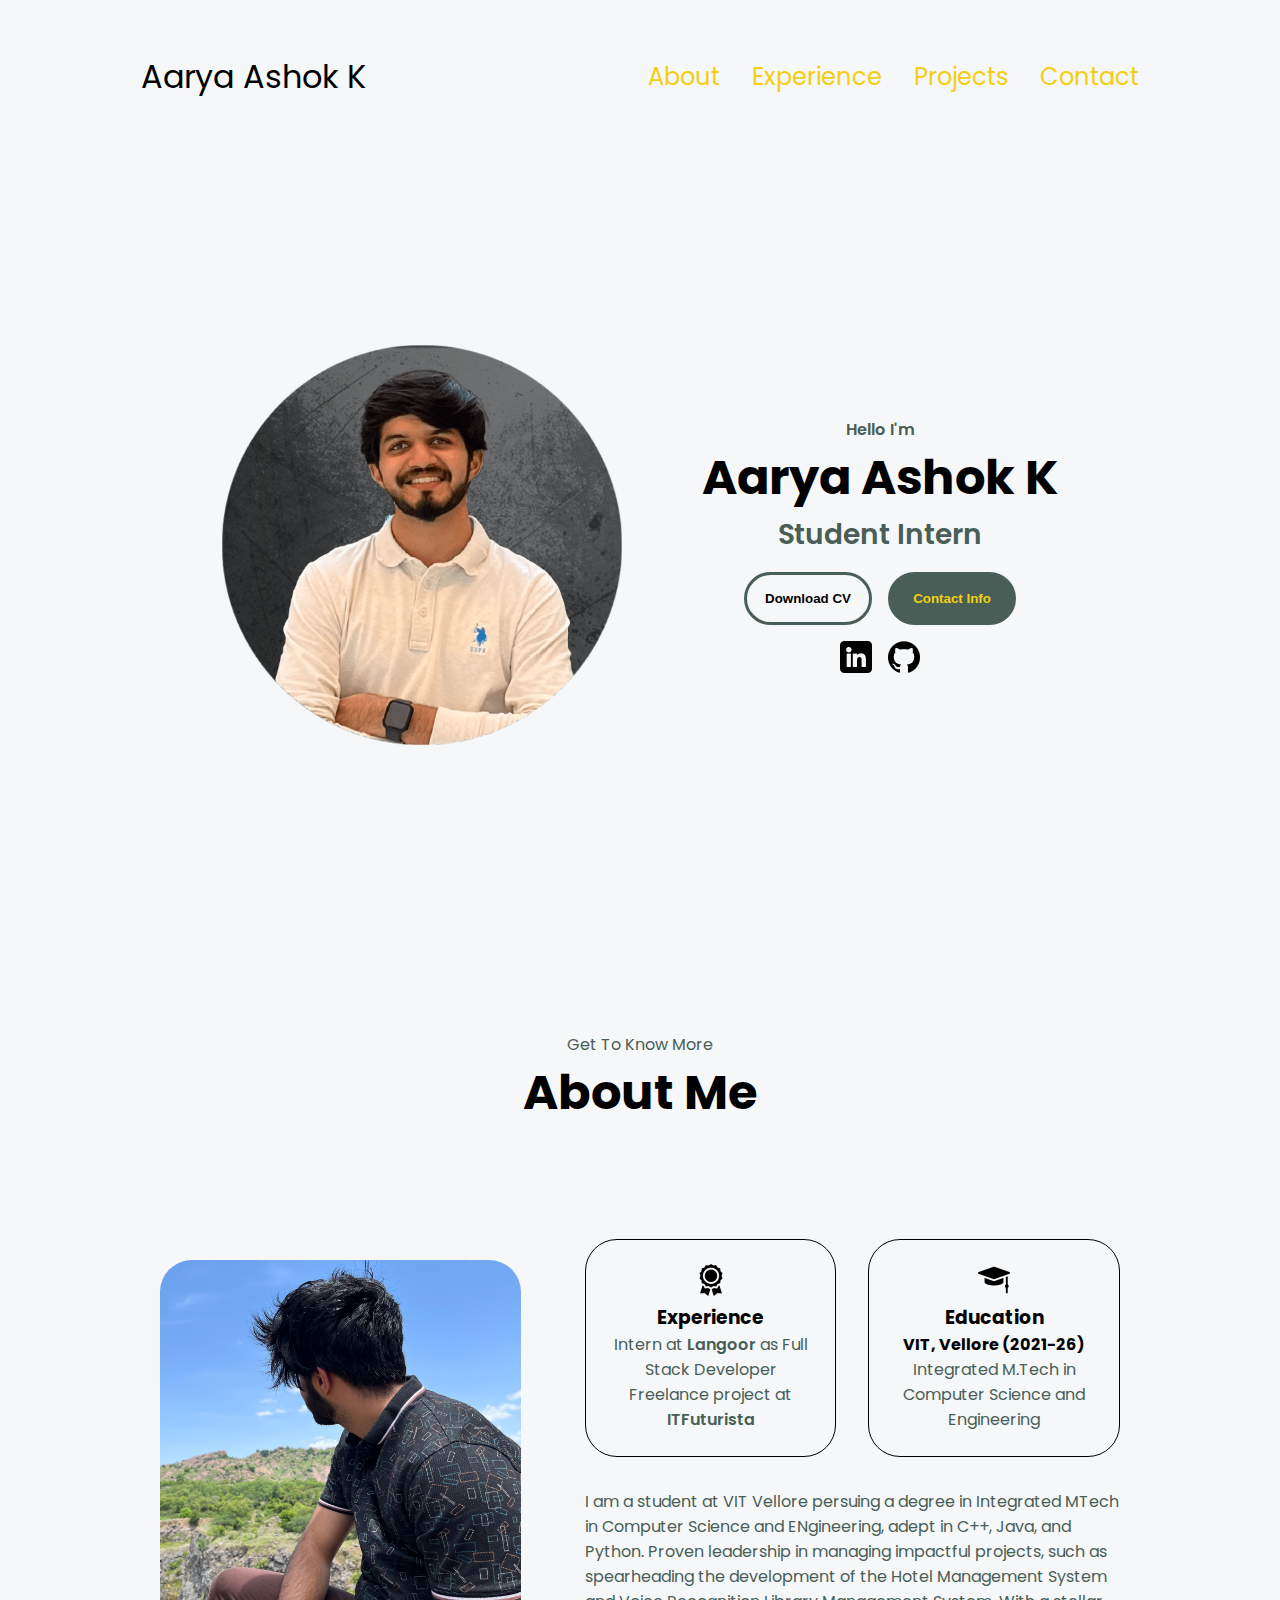
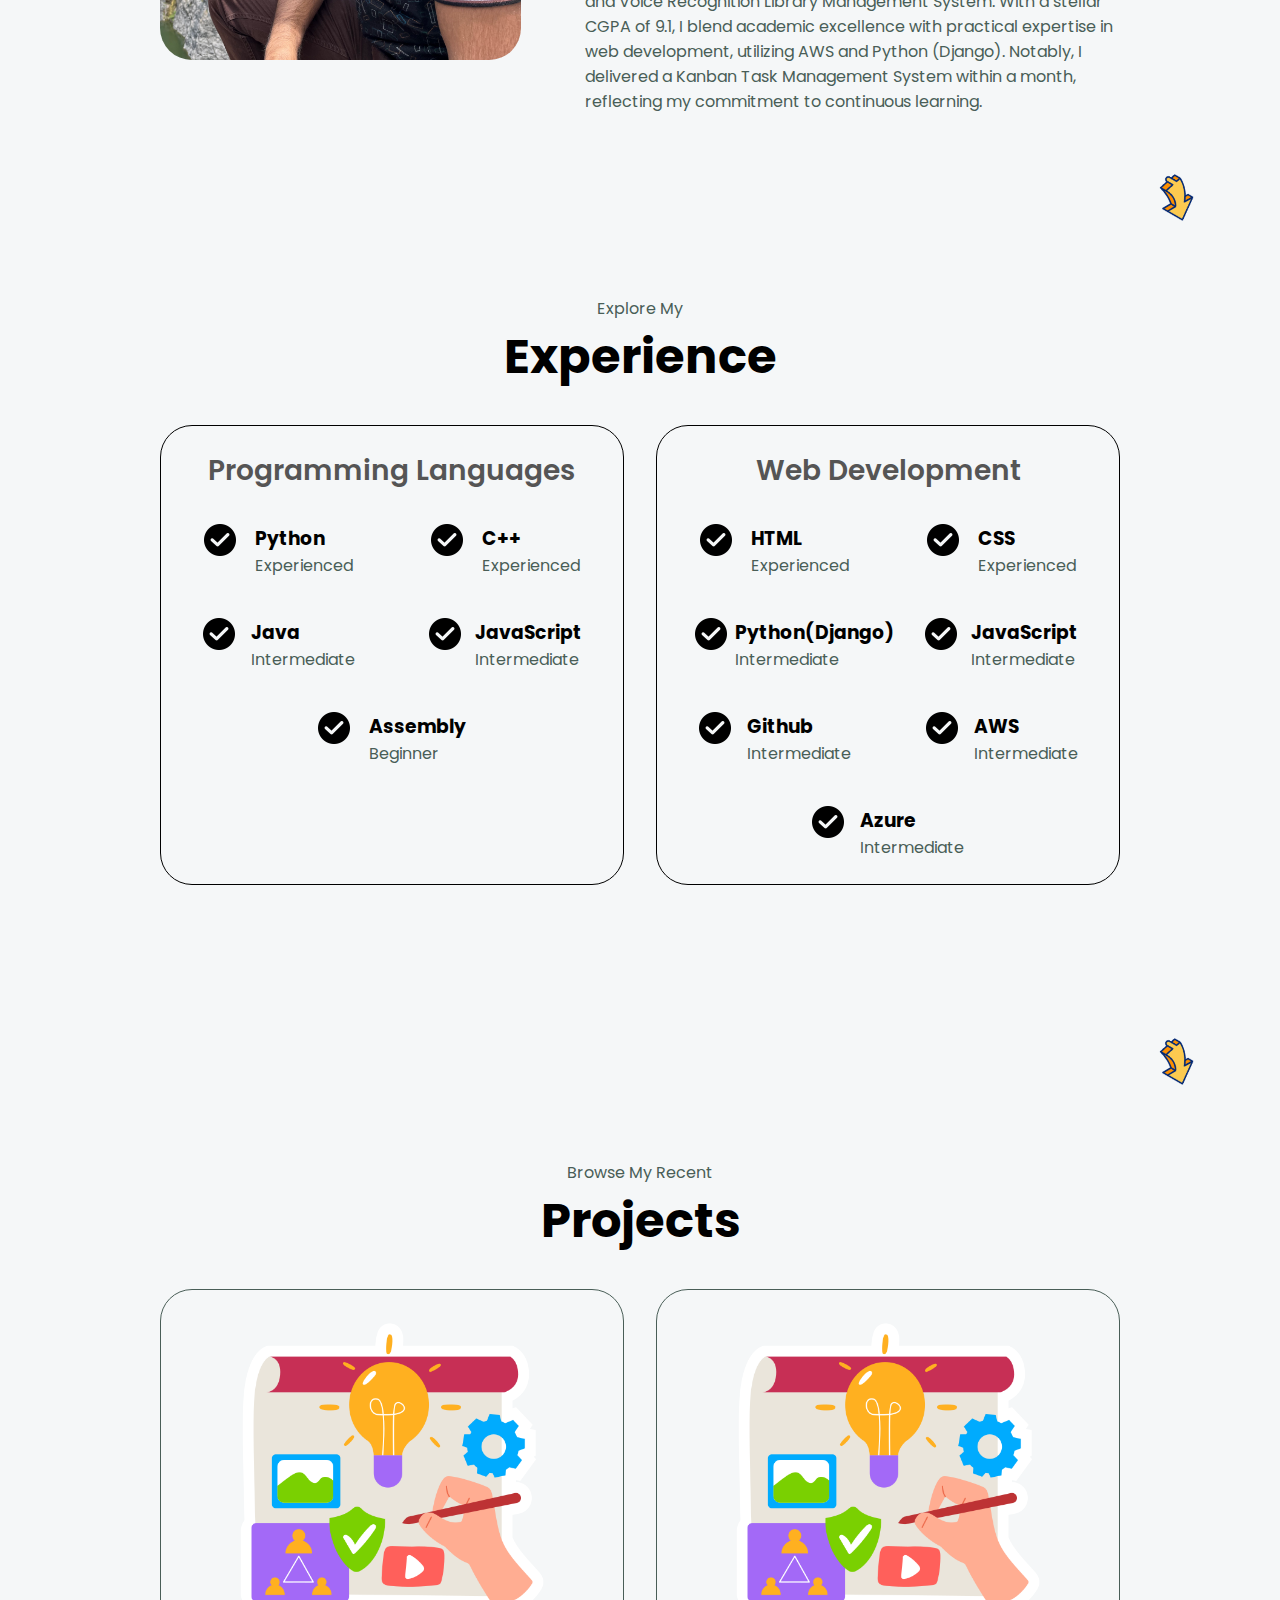
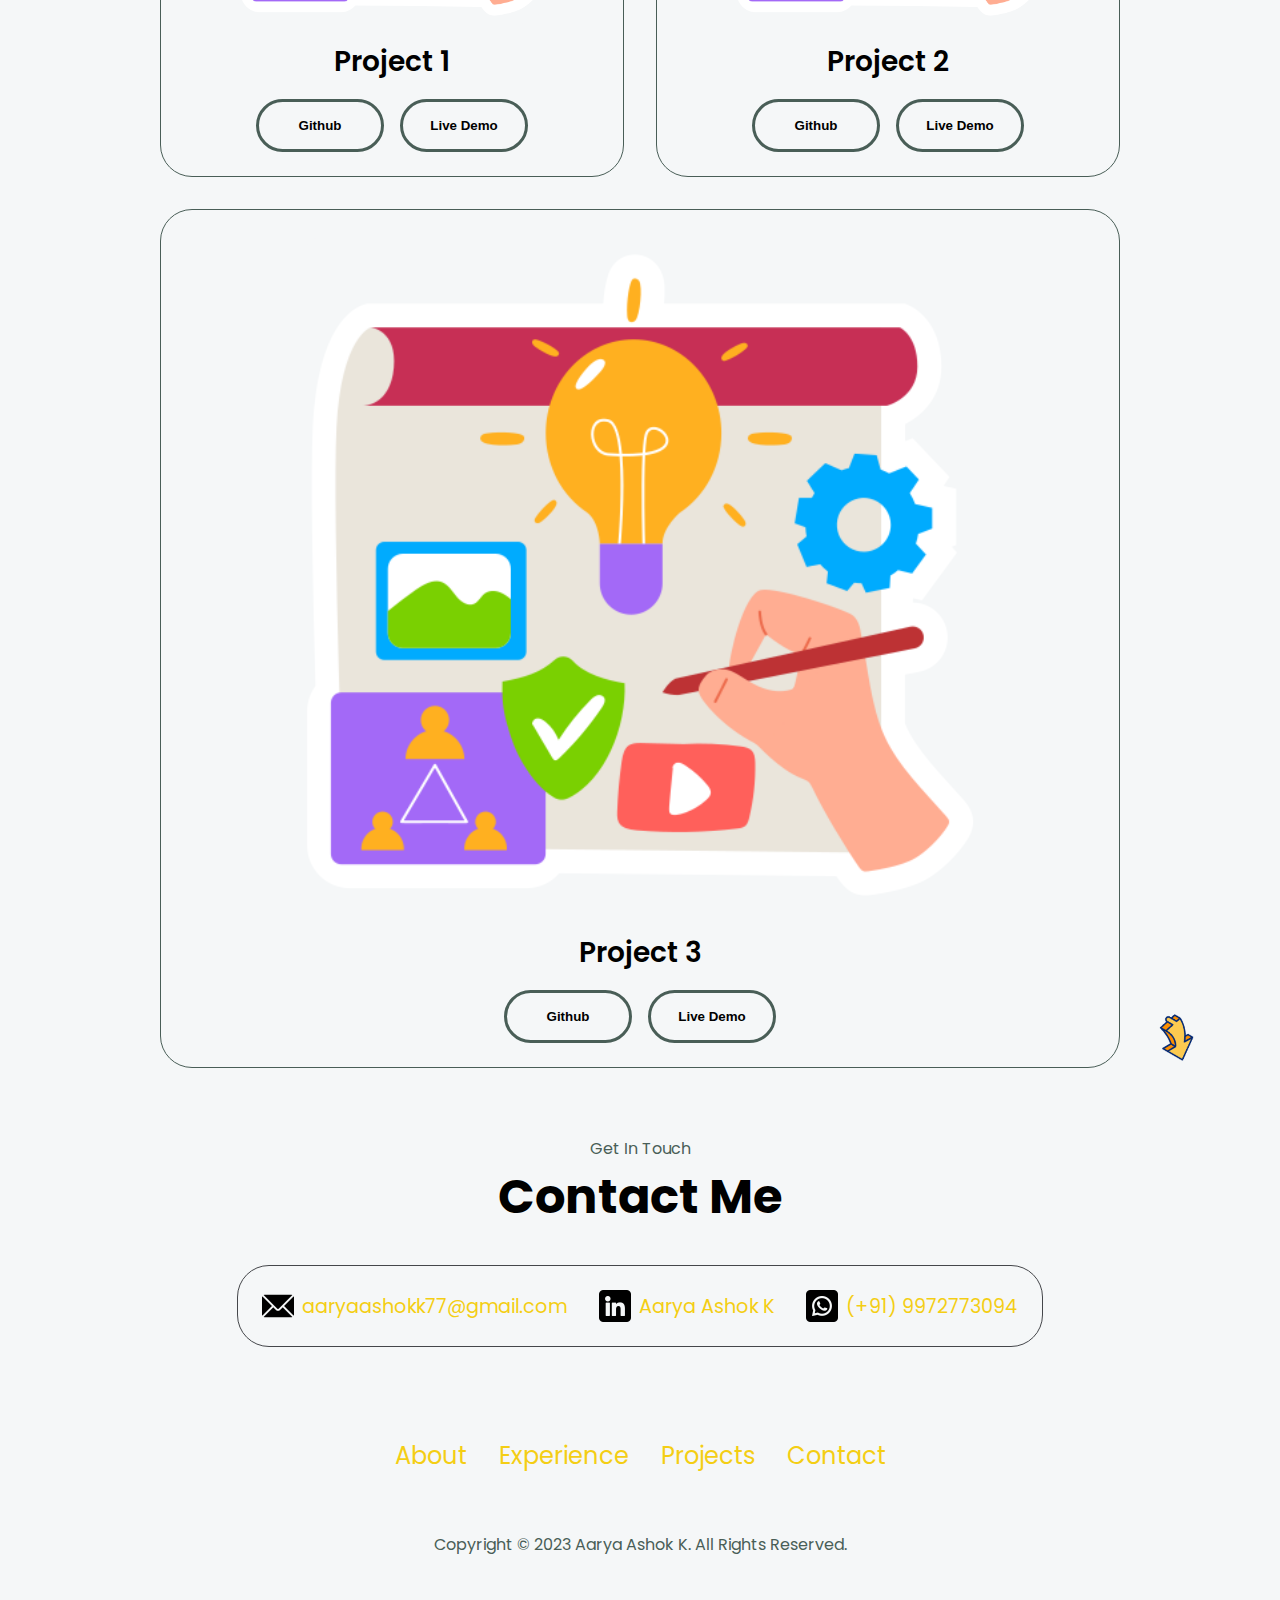
==== index.html @ 2a8c7f25 "Fixed Experience" ====
<!DOCTYPE html>
<html lang="en">
<head>
    <meta charset="UTF-8">
    <meta name="viewport" content="width=device-width, initial-scale=1.0">
    <title>My Portfolio</title>

    <link rel="stylesheet" href="style.css">
    <link rel="stylesheet" href="media.css">
</head>
<body>
    <nav id="desk-nav">
        <div class="logo">Aarya Ashok K</div>
        <div>
            <ul class="nav-links">
                <li><a href="#about">About</a></li>
                <li><a href="#exp">Experience</a></li>
                <li><a href="#proj">Projects</a></li>
                <li><a href="#cont">Contact</a></li>
            </ul>
        </div>
    </nav>
    <nav id="ham-nav">
        <div class="logo">Aarya Ashok K</div>
        <div class="ham-menu">
            <div class="ham-icon" onclick="toggleMenu()">
                <span></span>
                <span></span>
                <span></span>
            </div>
            <div class="ham-links">
                <li><a href="#about" onclick="toggleMenu()">About</a></li>
                <li><a href="#exp" onclick="toggleMenu()">Experience</a></li>
                <li><a href="#proj" onclick="toggleMenu()">Projects</a></li>
                <li><a href="#cont" onclick="toggleMenu()">Contact</a></li>
            </div>
        </div>
    </nav>
    <section id="hero">
        <div class="section_pic-container">
            <img src="./images/profile-pic.png" alt="AAK profile pic">
        </div>
        <div class="section_text">
            <p class="section_text_p1">Hello I'm</p>
            <h1 class="title">Aarya Ashok K</h1>
            <p class="section_text_p2">
                Student Intern
            </p>
            <div class="btn-container">
                <button class="btn btn-color-2" onclick="window.open('./assets/Resume_24.pdf')">Download CV</button>
                <button class="btn btn-color-1" onclick="location.href='./#cont'">Contact Info</button>
            </div>
            <div id="socials-container">
                <img src="./images/linkedin.png" alt="LinkedIn Logo" class="icon" onclick="location.href='https://www.linkedin.com/in/aarya-ashok-k-9180072567'">
                <img src="./images/github.png" alt="Github Logo" class="icon" onclick="location.href='https://www.github.com/AaryaAshok77'">
            </div>
        </div>
    </section>

    <section id="about">
        <p class="section_text_p1">Get To Know More</p>
        <h1 class="title"> About Me</h1>
        <div class="section-container">
            <div class="section_pic-container">
                <img src="images/about.png" alt="About Picture" class="about-pic">
            </div>
            <div class="about-details-container">
                <div class="about-container">
                    <div class="details-container">
                        <img src="images/medal.png" alt="experience icon" class="icon">
                        <h3>Experience</h3>
                        <p> 
                            Intern at <span>Langoor</span> as Full Stack Developer <br>
                            Freelance project at <span>ITFuturista</span>
                        </p>
                    </div>
                    <div class="details-container">
                        <img src="images/education.png" alt="education icon" class="icon">
                        <h3>Education</h3>
                        <h4>VIT, Vellore (2021-26)</h4>
                        <p>Integrated M.Tech in Computer Science and Engineering</p>
                    </div>
                </div>
                <div class="text-container">
                    <p>
                        I am a student at VIT Vellore persuing a degree in Integrated MTech in Computer Science and ENgineering, adept in C++, Java, and 
                        Python. Proven leadership in managing impactful projects, such as spearheading the development of the Hotel Management System
                        and Voice Recognition Library Management System. With a stellar CGPA of 9.1, I blend academic excellence with
                        practical expertise in web development, utilizing AWS and Python (Django). Notably, I delivered a Kanban Task
                        Management System within a month, reflecting my commitment to continuous learning. 
                    </p>
                </div>
            </div>
        </div>
        <img src="images/arrow.gif" alt="arrow icon" class="icon arrow" onclick="location.href='./#exp'">
    </section>

    <section id="exp">
        <p class="section_text_p1">Explore My</p>
        <h1 class="title">Experience</h1>
        <div class="experience-details-container">
            <div class="about-container">
                <div class="details-container">
                    <h2 class="exp-subtitle">Programming Languages</h2>
                    <div class="article-container">
                        <article>
                            <img src="images/tick.png" alt="tick icon" class="icon">
                            <div>
                                <h3>Python</h3>
                                <p>Experienced</p>
                            </div>
                        </article>
                        <article>
                            <img src="images/tick.png" alt="tick icon" class="icon">
                            <div>
                                <h3>C++</h3>
                                <p>Experienced</p>
                            </div>
                        </article>
                        <article>
                            <img src="images/tick.png" alt="tick icon" class="icon">
                            <div>
                                <h3>Java</h3>
                                <p>Intermediate</p>
                            </div>
                        </article>
                        <article>
                            <img src="images/tick.png" alt="tick icon" class="icon">
                            <div>
                                <h3>JavaScript</h3>
                                <p>Intermediate</p>
                            </div>
                        </article>
                        <article>
                            <img src="images/tick.png" alt="tick icon" class="icon">
                            <div>
                                <h3>Assembly</h3>
                                <p>Beginner</p>
                            </div>
                        </article>
                    </div>
                </div>
                <div class="details-container">
                    <h2 class="exp-subtitle">Web Development</h2>
                    <div class="article-container">
                        <article>
                            <img src="images/tick.png" alt="tick icon" class="icon">
                            <div>
                                <h3>HTML</h3>
                                <p>Experienced</p>
                            </div>
                        </article>
                        <article>
                            <img src="images/tick.png" alt="tick icon" class="icon">
                            <div>
                                <h3>CSS</h3>
                                <p>Experienced</p>
                            </div>
                        </article>
                        <article>
                            <img src="images/tick.png" alt="tick icon" class="icon">
                            <div>
                                <h3>Python(Django)</h3>
                                <p>Intermediate</p>
                            </div>
                        </article>
                        <article>
                            <img src="images/tick.png" alt="tick icon" class="icon">
                            <div>
                                <h3>JavaScript</h3>
                                <p>Intermediate</p>
                            </div>
                        </article>
                        <article>
                            <img src="images/tick.png" alt="tick icon" class="icon">
                            <div>
                                <h3>Github</h3>
                                <p>Intermediate</p>
                            </div>
                        </article>
                        <article>
                            <img src="images/tick.png" alt="tick icon" class="icon">
                            <div>
                                <h3>AWS</h3>
                                <p>Intermediate</p>
                            </div>
                        </article>
                        <article>
                            <img src="images/tick.png" alt="tick icon" class="icon">
                            <div>
                                <h3>Azure</h3>
                                <p>Intermediate</p>
                            </div>
                        </article>
                    </div>
                </div>
            </div>
        </div>
        <img src="images/arrow.gif" alt="arrow icon" class="icon arrow" onclick="location.href='./#proj'">
    </section>

    <section id="proj">
        <p class="section_text_p1">Browse My Recent</p>
        <h1 class="title">Projects</h1>
        <div class="experience-details-container">
            <div class="about-container">
                <div class="details-container color-container">
                    <div class="article-container">
                        <img src="images/project.png" alt="Project" class="proj-img">
                    </div>
                    <h2 class="exp-subtitle proj-title">Project 1</h2>
                    <div class="btn-container">
                        <button class="btn btn-color-2 proj-btn" onclick="location.href='https://github.com'">
                            Github
                        </button>
                        <button class="btn btn-color-2 proj-btn" onclick="location.href='https://github.com'">
                            Live Demo
                        </button>
                    </div>
                </div>
                <div class="details-container color-container">
                    <div class="article-container">
                        <img src="images/project.png" alt="Project" class="proj-img">
                    </div>
                    <h2 class="exp-subtitle proj-title">Project 2</h2>
                    <div class="btn-container">
                        <button class="btn btn-color-2 proj-btn" onclick="location.href='https://github.com'">
                            Github
                        </button>
                        <button class="btn btn-color-2 proj-btn" onclick="location.href='https://github.com'">
                            Live Demo
                        </button>
                    </div>
                </div>
                <div class="details-container color-container">
                    <div class="article-container">
                        <img src="images/project.png" alt="Project" class="proj-img">
                    </div>
                    <h2 class="exp-subtitle proj-title">Project 3</h2>
                    <div class="btn-container">
                        <button class="btn btn-color-2 proj-btn" onclick="location.href='https://github.com'">
                            Github
                        </button>
                        <button class="btn btn-color-2 proj-btn" onclick="location.href='https://github.com'">
                            Live Demo
                        </button>
                    </div>
                </div>
            </div>
        </div>
        <img src="images/arrow.gif" alt="arrow icon" class="icon arrow" onclick="location.href='./#cont'">
    </section>
    
    <section id="cont">
        <p class="section_text_p1">Get In Touch</p>
        <h1 class="title">Contact Me</h1>
        <div class="cont-info-up-container">
            <div class="cont-info-container">
                <img src="images/email.png" alt="mail icon" class="icon cont-icon">
                <p><a href="mailto:aaryaashokk77@gmail.com">aaryaashokk77@gmail.com</a></p>
            </div>
            <div class="cont-info-container">
                <img src="images/linkedin.png" alt="linkedin icon" class="icon cont-icon">
                <p><a href="https://www.linkedin.com/in/aarya-ashok-k-9180072567">Aarya Ashok K</a></p>
            </div>
            <div class="cont-info-container">
                <img src="images/whatsapp.png" alt="whatsapp icon" class="icon cont-icon">
                <p><a href="https://wa.me/9972773094?text=I%27m%20interested%20to%20chat">(+91) 9972773094</a></p>
            </div>
        </div>
    </section>
    <footer>
        <nav>
            <div class="nav-links-container">
                <ul class="nav-links">
                    <li><a href="#about">About</a></li>
                    <li><a href="#exp">Experience</a></li>
                    <li><a href="#proj">Projects</a></li>
                    <li><a href="#cont">Contact</a></li>
                </ul>
            </div>
        </nav>
        <p>
            Copyright &#169; 2023 Aarya Ashok K. All Rights Reserved.
        </p>
    </footer>
    <script src="script.js"></script>
</body>
</html>
---- style.css ----
/* General Style */
@import url('https://fonts.googleapis.com/css2?family=Poppins:wght@300;400;500;600&display=swap');

* {
    margin: 0;
    padding: 0;
    background-color: #F5F7F8;
}

body {
    font-family: 'Poppins', sans-serif;
}

html {
    scroll-behavior: smooth;
}

p {
    color: #495E57;
}

/* Transition */
a,
.btn {
    transform: all 300ms ease;
}

/* Navigation */
.logo {
    font-size: 2rem;
}

.logo:hover {
    cursor: default;
}

nav,
.nav-links {
    display: flex;
}

nav {
    justify-content: space-around;
    align-items: center;
    height: 17vh;
}

.nav-links {
    gap: 2rem;
    list-style: none;
    font-size: 1.5rem;
}

a {
    color: #F4CE14;
    text-decoration: none;
    text-decoration-color: white;
}

a:hover {
    color: #495E57;
    text-decoration: underline;
    text-underline-offset: 0.5rem;
    text-decoration-color: #495E57;
    transition: all 0.5s ease-in-out;
}

/* Hamburger Nav */
#ham-nav {
    display: none;
}

.ham-menu {
    position: relative;
    display: inline-block;
}

.ham-icon {
    display: flex;
    flex-direction: column;
    justify-content: space-between;
    height: 24px;
    width: 30px;
    cursor: pointer;
}

.ham-icon span {
    width: 100%;
    height: 2px;
    background-color: #45474B;
    transition: all 0.3s ease-in-out;
}

.ham-links {
    position: absolute;
    top: 100%;
    right: 0;
    background-color: #F5F7F8;
    width: fit-content;
    max-height: 0;
    overflow: hidden;
    transition: all 0.3s ease-in-out;
}

.ham-links a {
    display: block;
    padding: 10px;
    text-align: center;
    font-size: 1.5rem;
    color: #F4CE14;
    text-decoration: none;
    transition: all 0.3s ease-in-out;
}

.ham-links li {
    list-style: none;
}

.ham-links.open {
    max-height: 300px;
}

.ham-icon.open span:first-child {
    transform: rotate(45deg) translate(10px, 5px);
}

.ham-icon.open span:nth-child(2) {
    opacity: 0;
}

.ham-icon.open span:last-child {
    transform: rotate(-45deg) translate(10px, -5px);
}

.ham-icon span:first-child {
    transform: none;
}

.ham-icon span:nth-child(2) {
    opacity: 1;
}

.ham-icon span:last-child {
    transform: none;
}


/* Section */
section {
    padding-top: 4vh;
    height: 96vh;
    margin: 0 10rem;
    box-sizing: border-box;
    min-height: fit-content;
}


/* Hero Section */
#hero {
    display: flex;
    justify-content: center;
    gap: 5rem;
    height: 80vh;
}

.section_pic-container {
    display: flex;
    height: 400px;
    width: 400px;
    margin: auto 0;
}

.section_text {
    align-self: center;
    text-align: center;
}

.section_text p {
    font-weight: 600;
}

.section_text_p1 {
    text-align: center;
}

.section_text_p2 {
    font-size: 1.75rem;
    margin-bottom: 1rem;
}

.title {
    font-size: 3rem;
    text-align: center;
}

#socials-container {
    display: flex;
    justify-content: center;
    margin-top: 1rem;
    gap: 1rem;
}

.icon {
    cursor: pointer;
    height: 2rem;
}

.btn-container {
    display: flex;
    justify-content: center;
    gap: 1rem;
}

.btn {
    font-weight: 600;
    transition: all 300ms ease;
    padding: 1rem;
    width: 8rem;
    border-radius: 2rem;
}

.btn-color-1,
.btn-color-2 {
    border: #495E57 0.2rem solid;
}

.btn-color-1:hover,
.btn-color-2:hover {
    cursor: pointer;
}

.btn-color-1,
.btn-color-2:hover {
    background-color: #495E57;
    color: #F4CE14;
}

.btn-color-1:hover {
    background: #495E57;
}

.btn-color-1:hover {
    border: #F4CE14 0.2rem solid;
}

.btn-container {
    gap: 1rem;
}


/* About Section */
#about {
    position: relative;
}

.about-container {
    gap: 2rem;
    margin-bottom: 2rem;
    margin-top: 2rem;
}

.about-details-container {
    justify-content: center;
    flex-direction: column;
}

.about-container,
.about-details-container {
    display: flex;

}

.about-pic {
    border-radius: 2rem;
}

.arrow {
    position: absolute;
    right: -5rem;
    bottom: 2.5rem;
    height: 3rem;
    transform: rotate(120deg);
}

.details-container {
    padding: 1.5rem;
    flex: 1;
    border-radius: 2rem;
    border: black 0.1rem solid;
    text-align: center;
}
.details-container span{
    font-weight: 600;
}

.section-container {
    display: flex;
    gap: 4rem;
    height: 80%;
}


/* Experience Section */

#exp {
    position: relative;
}

.exp-subtitle {
    color: rgb(85, 85, 85);
    font-weight: 600;
    font-size: 1.75rem;
    margin-bottom: 2rem;
}

.experience-details-container {
    display: flex;
    justify-content: center;
    flex-direction: column;
}

.article-container {
    display: flex;
    text-align: initial;
    flex-wrap: wrap;
    flex-direction: row;
    gap: 2.5rem;
    justify-content: space-around;
}

article {
    display: flex;
    width: 10rem;
    justify-content: space-around;
    gap: 0.5rem;
}

article .icon {
    cursor: default;
}


/* Projects Section */
#proj {
    position: relative;
}

.color-container {
    border-color: #495E57;
    background-color: #F5F7F8;
}

.proj-img {
    border-radius: 2rem;
    height: 75%;
    width: 75%;
}

.proj-title {
    margin: 1rem;
    color: black;
}

.proj-btn {
    color: black;
    border-color: #495E57;
}

/* Contact Section */
#cont {
    display: flex;
    justify-content: center;
    flex-direction: column;
    height: 70vh;
}

.cont-info-up-container {
    display: flex;
    justify-content: center;
    border-radius: 2rem;
    border: #45474B 0.1rem solid;
    border-color: #45474B;
    margin: 2rem auto;
    padding: 0.5rem;
}

.cont-info-container {
    display: flex;
    align-items: center;
    justify-content: center;
    gap: 0.5rem;
    margin: 1rem;
}

.cont-info-container p {
    font-size: larger;
}

.cont-icon {
    cursor: default;
    height: 2rem;
}

/* Footer */
footer {
    height: 25vh;
    margin: 0 1rem;
}

footer p {
    text-align: center;
}
---- media.css ----
@media screen and (max-width: 1400px) {
    #hero {
        height: 83vh;
        margin-bottom: 6rem;
    }

    .about-container {
        flex-wrap: wrap;
    }

    #cont,
    #proj {
        height: fit-content;
    }
}

@media screen and (max-width: 1200px) {
    #desk-nav {
        display: none;
    }

    #ham-nav {
        display: flex;
    }

    #exp,
    .experience-details-container {
        margin-top: 2rem;
    }

    #hero,
    .section-container {
        display: block;
    }

    .arrow {
        display: none;
    }

    section,
    .section-container {
        height: fit-content;
    }

    section {
        margin: 0 5%;
    }

    .section_pic-container {
        width: 275px;
        height: 275px;
        margin: 0 auto 2rem;
    }

    .about-container {
        margin-top: 0;
    }
}

@media screen and (max-width: 600px) {

    #cont,
    footer {
        height: 40vh;
    }

    #hero {
        height: 83vh;
        margin-bottom: 0;
    }

    article {
        font-size: 1rem;
    }

    footer nav {
        height: fit-content;
        margin-bottom: 2rem;
    }

    .about-container,
    .cont-info-up-container,
    .btn-container {
        flex-wrap: wrap;
    }

    .cont-info-container {
        margin: 0.2rem;
    }

    .cont-info-container p,
    .nav-links li a {
        font-size: 1rem;
    }

    .exp-subtitle {
        font-size: 1.25rem;
    }

    .logo {
        font-size: 1.5rem;
    }

    .nav-links {
        flex-direction: column;
        gap: 0.5rem;
        text-align: center;
    }

    .section_pic-container {
        width: auto;
        height: 46vw;
        justify-content: center;
    }

    .section_text_p2 {
        font-size: 1.25rem;
    }

    .title {
        font-size: 2rem;
    }

    .text-container {
        text-align: justify;
    }
}
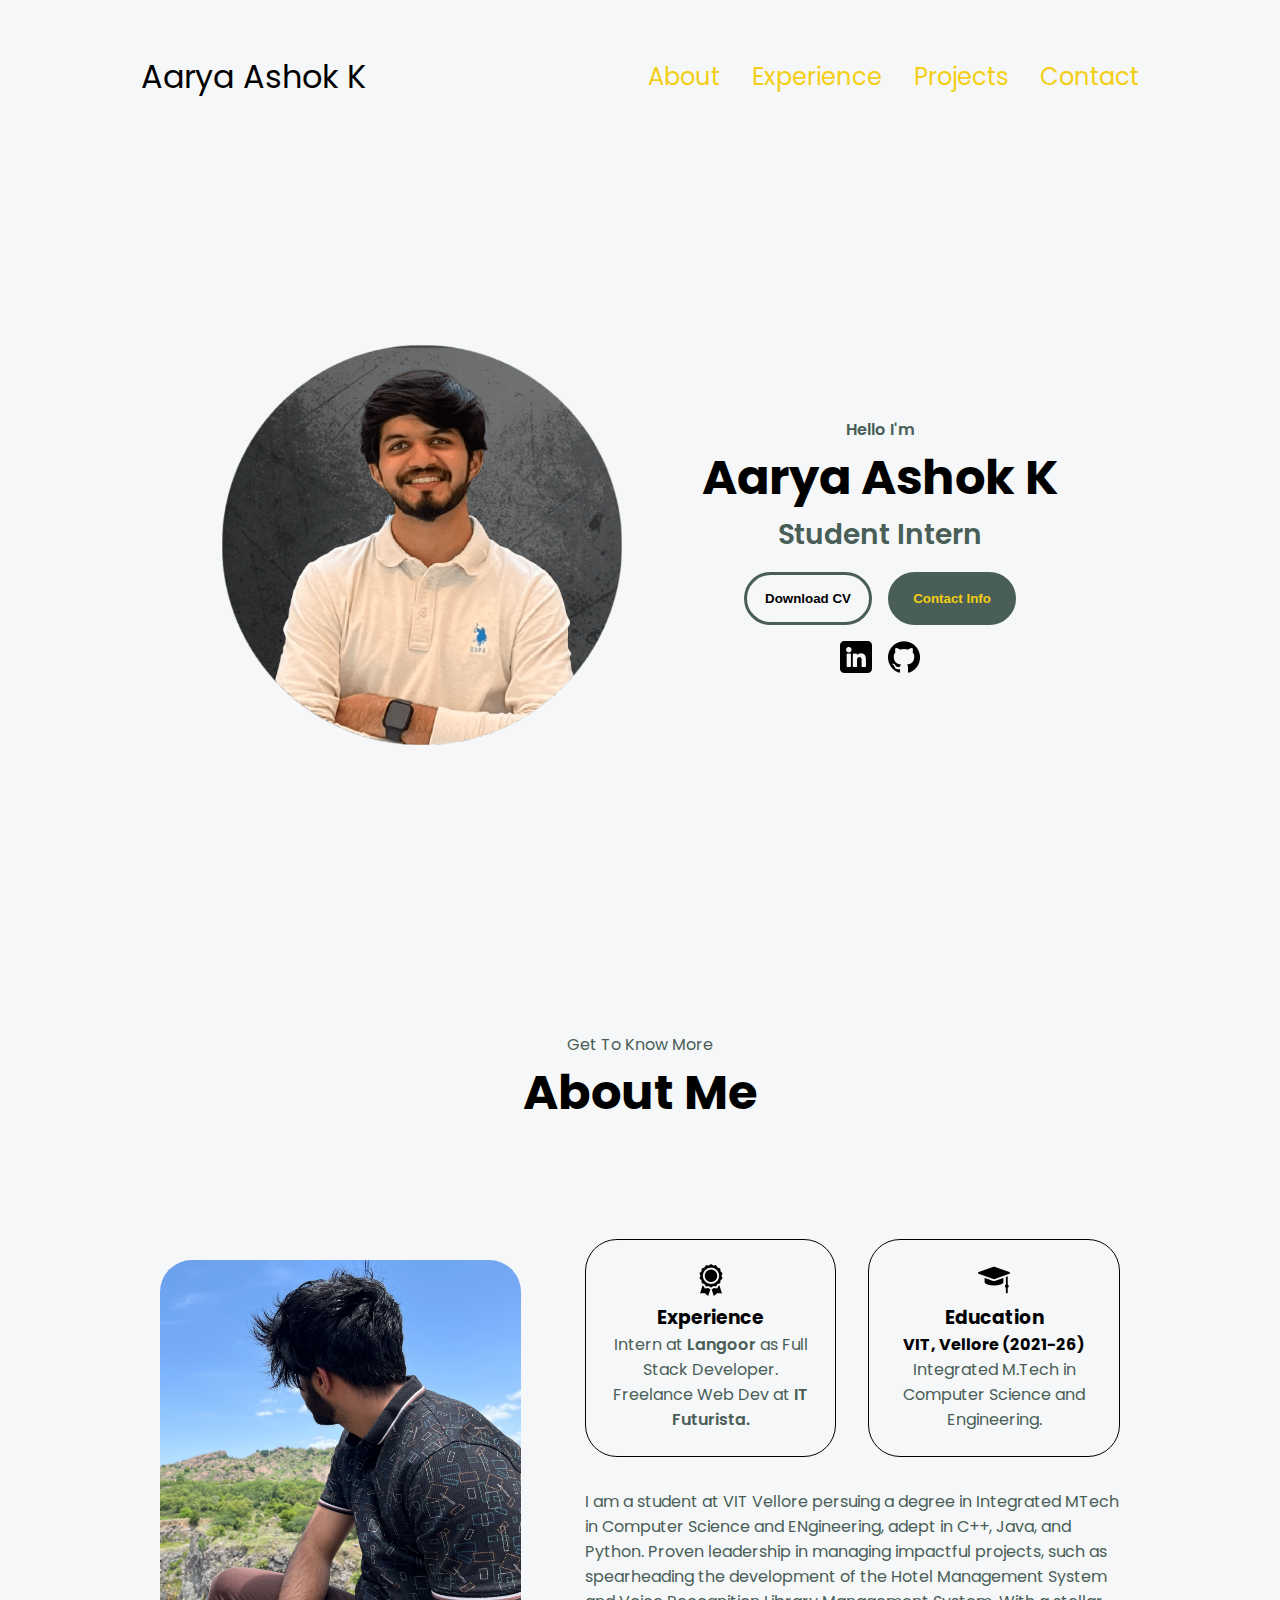
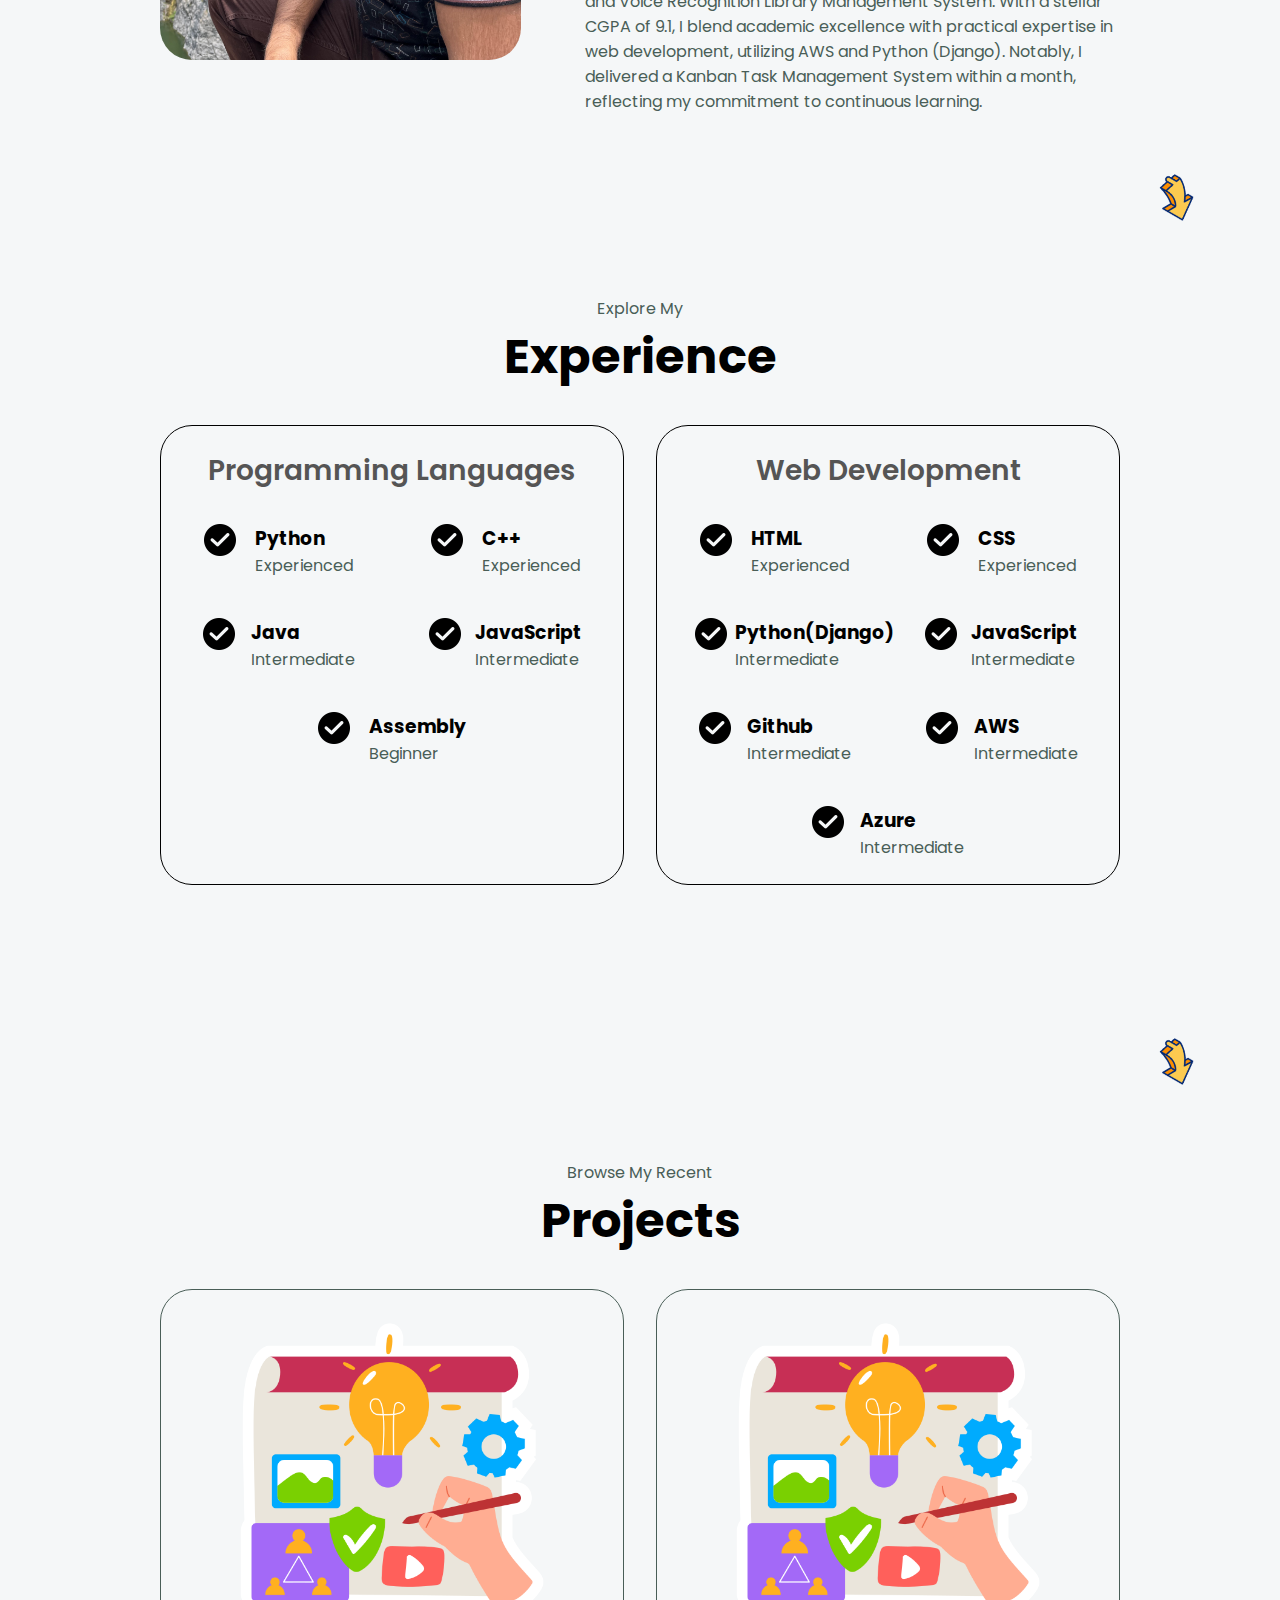
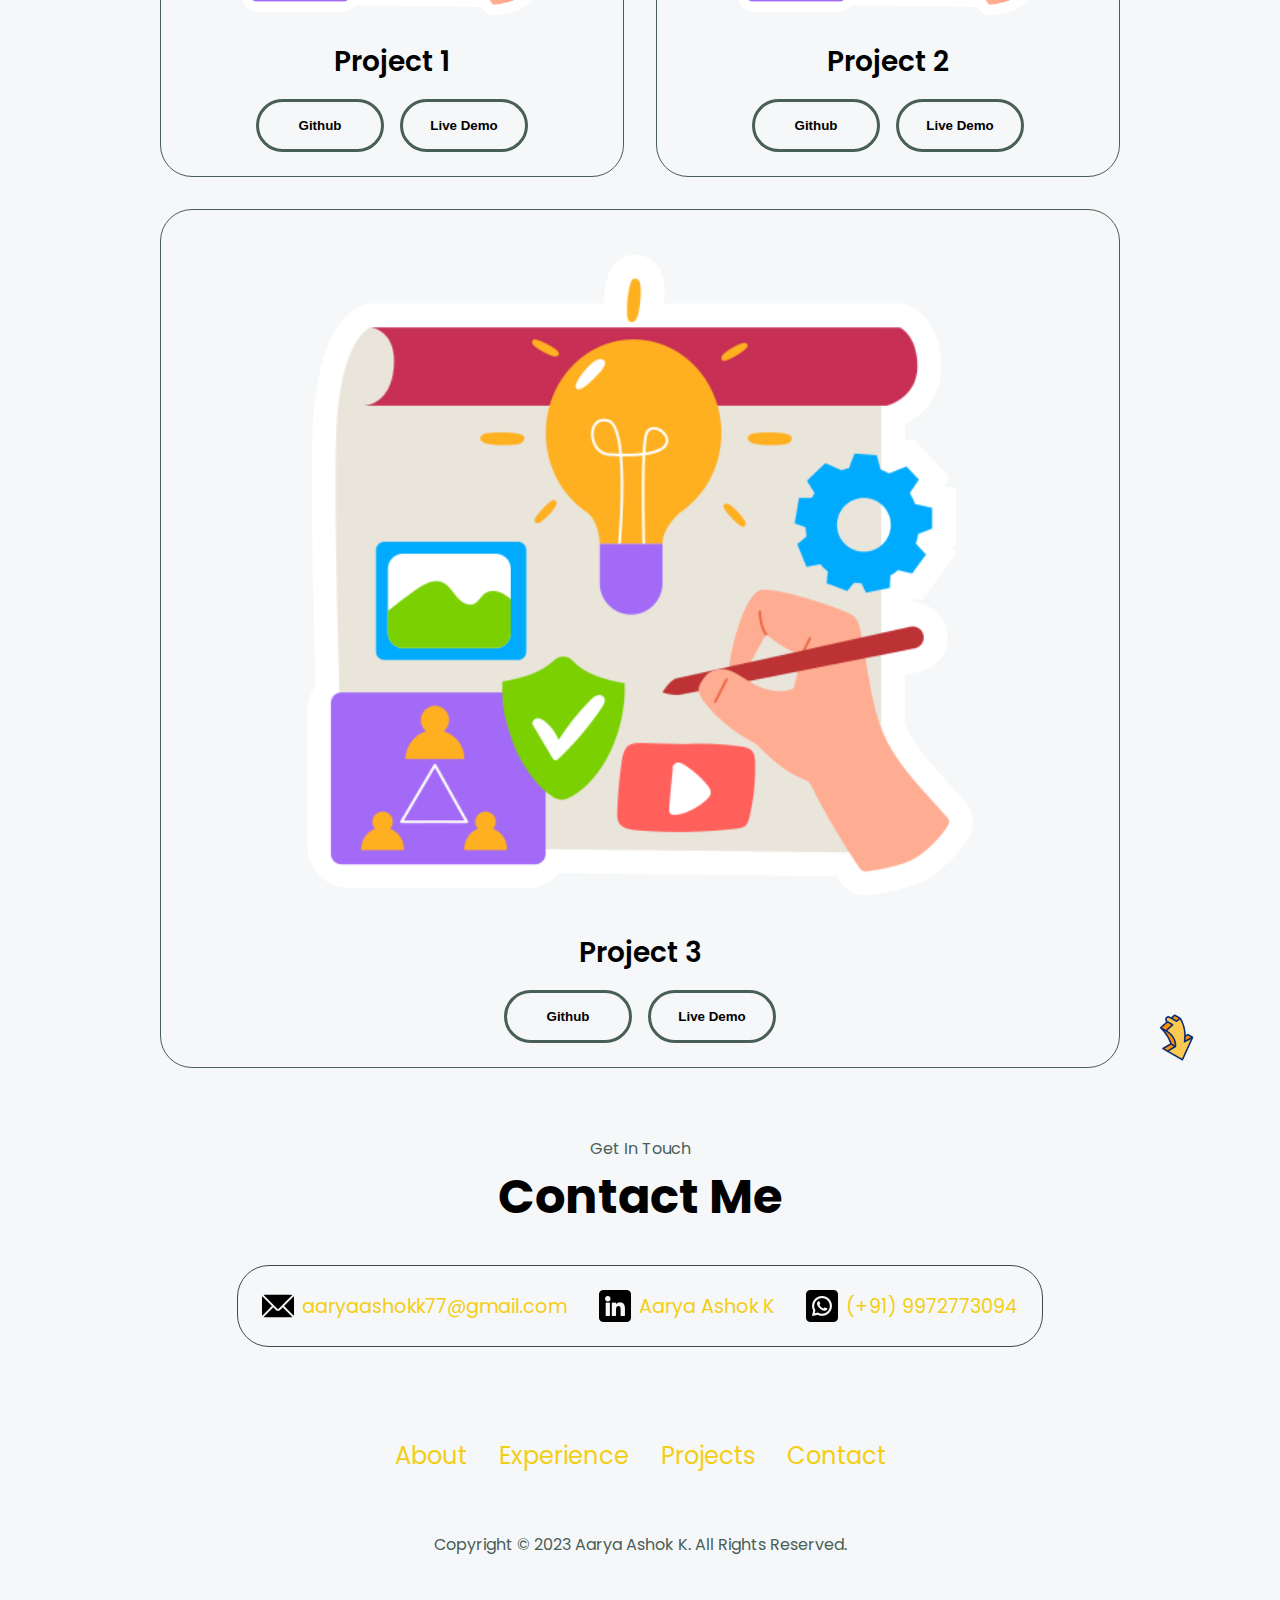
==== commit f7245896: "Changed page title" ====
--- a/index.html
+++ b/index.html
@@ -3,7 +3,7 @@
 <head>
     <meta charset="UTF-8">
     <meta name="viewport" content="width=device-width, initial-scale=1.0">
-    <title>My Portfolio</title>
+    <title>Aarya's Portfolio</title>
 
     <link rel="stylesheet" href="style.css">
     <link rel="stylesheet" href="media.css">
@@ -70,15 +70,15 @@
                         <img src="images/medal.png" alt="experience icon" class="icon">
                         <h3>Experience</h3>
                         <p> 
-                            Intern at <span>Langoor</span> as Full Stack Developer <br>
-                            Freelance project at <span>ITFuturista</span>
+                            Intern at <span>Langoor</span> as Full Stack Developer.<br>
+                            Freelance Web Dev at <span>IT Futurista.</span>
                         </p>
                     </div>
                     <div class="details-container">
                         <img src="images/education.png" alt="education icon" class="icon">
                         <h3>Education</h3>
                         <h4>VIT, Vellore (2021-26)</h4>
-                        <p>Integrated M.Tech in Computer Science and Engineering</p>
+                        <p>Integrated M.Tech in Computer Science and Engineering.</p>
                     </div>
                 </div>
                 <div class="text-container">
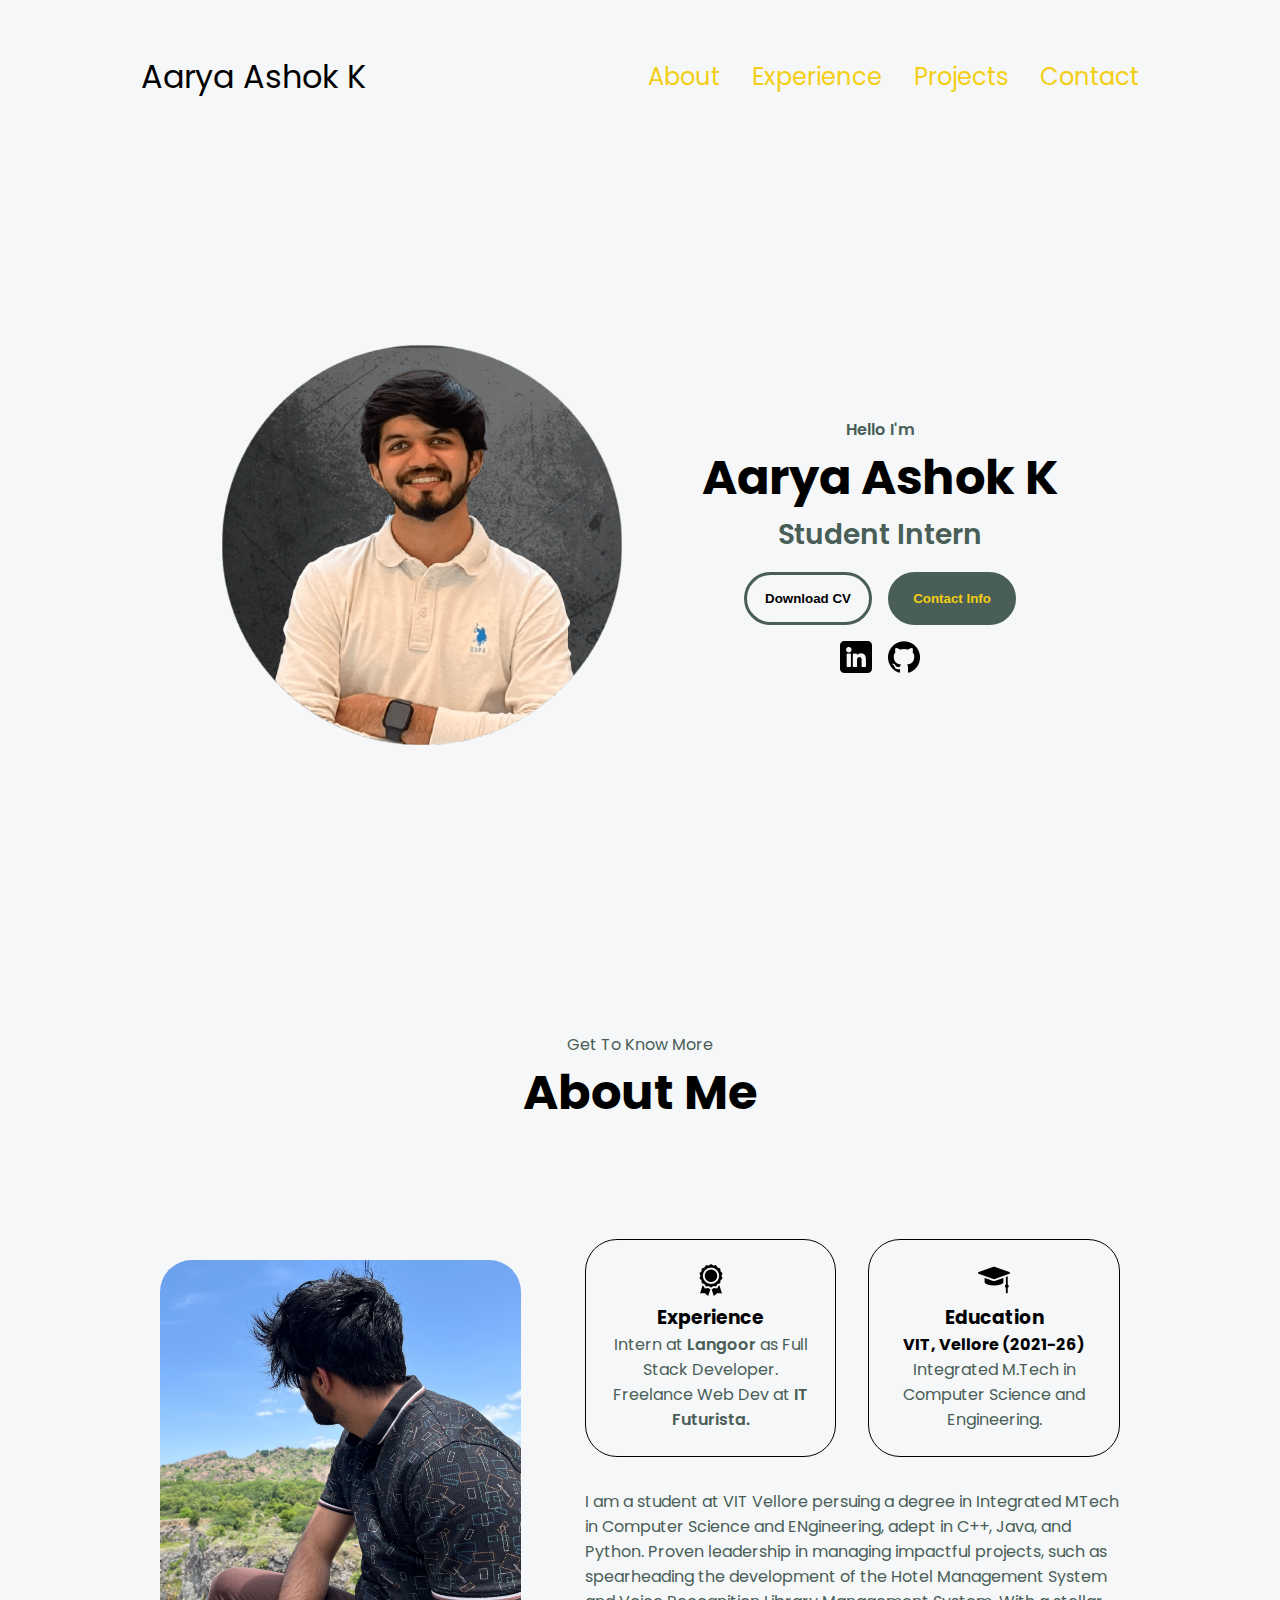
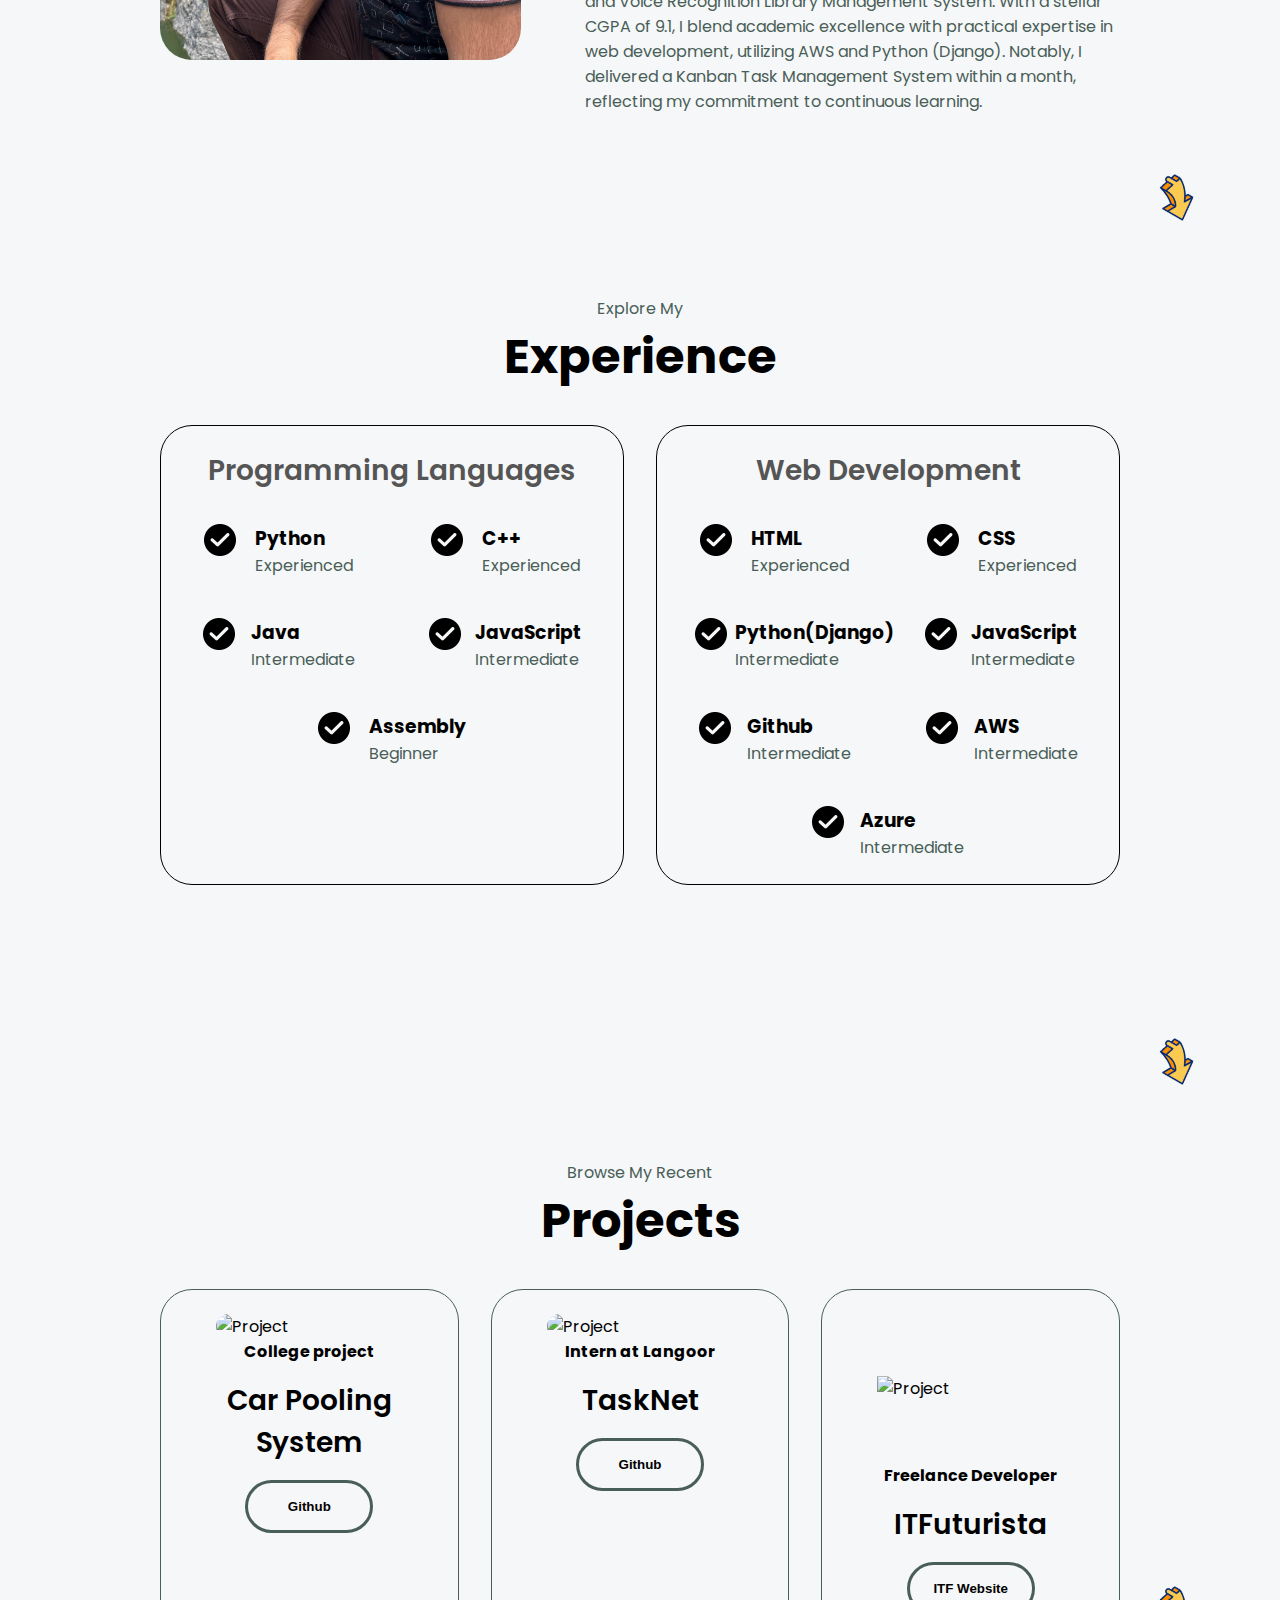
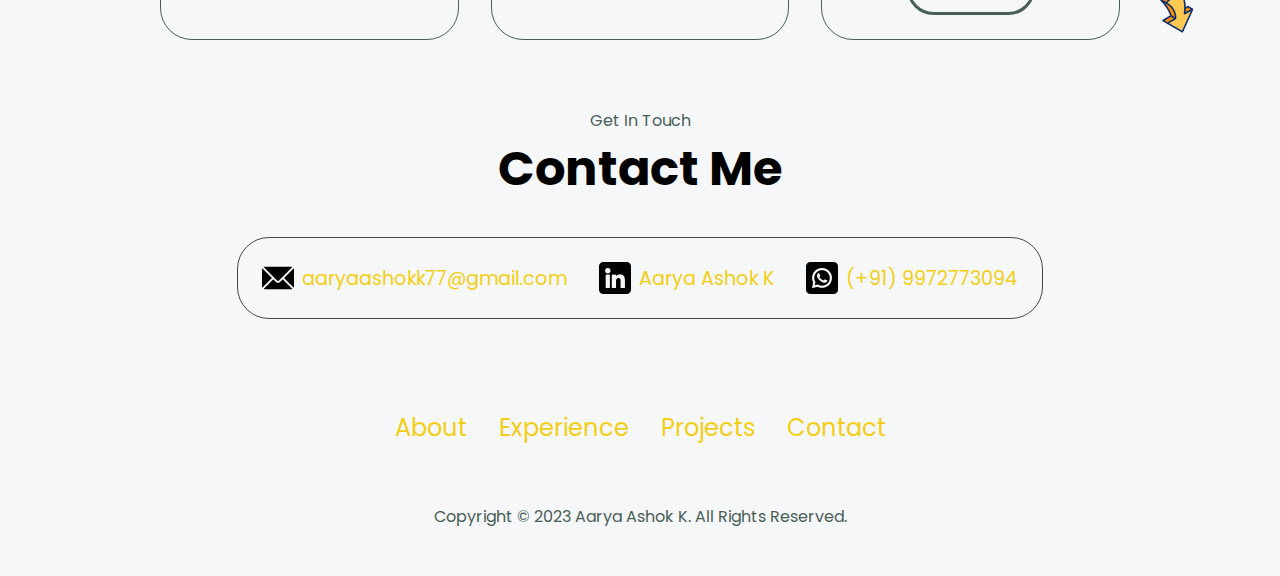
==== commit 1d461f80: "Added projects of 2023" ====
--- a/index.html
+++ b/index.html
@@ -206,44 +206,44 @@
             <div class="about-container">
                 <div class="details-container color-container">
                     <div class="article-container">
-                        <img src="images/project.png" alt="Project" class="proj-img">
-                    </div>
-                    <h2 class="exp-subtitle proj-title">Project 1</h2>
+                        <img src="images/logo_BlockChain.jpeg" alt="Project" class="proj-img">
+                    </div>
+                    <h4>College project</h4>
+                    <h2 class="exp-subtitle proj-title">Car Pooling System</h2>
                     <div class="btn-container">
-                        <button class="btn btn-color-2 proj-btn" onclick="location.href='https://github.com'">
-                            Github
-                        </button>
-                        <button class="btn btn-color-2 proj-btn" onclick="location.href='https://github.com'">
-                            Live Demo
-                        </button>
+                        <a href="https://github.com/AaryaAshok77/Blockchain_Proj.git" target="_blank">
+                            <button class="btn btn-color-2 proj-btn">
+                                Github
+                            </button>
+                        </a> 
                     </div>
                 </div>
                 <div class="details-container color-container">
                     <div class="article-container">
-                        <img src="images/project.png" alt="Project" class="proj-img">
-                    </div>
-                    <h2 class="exp-subtitle proj-title">Project 2</h2>
+                        <img src="images/logo_TaskNet.png" alt="Project" class="proj-img">
+                    </div>
+                    <h4>Intern at Langoor</h4>
+                    <h2 class="exp-subtitle proj-title">TaskNet</h2>
                     <div class="btn-container">
-                        <button class="btn btn-color-2 proj-btn" onclick="location.href='https://github.com'">
-                            Github
-                        </button>
-                        <button class="btn btn-color-2 proj-btn" onclick="location.href='https://github.com'">
-                            Live Demo
-                        </button>
+                        <a href="https://github.com/AaryaAshok77/Langoor_Tasknet.git" target="_blank">
+                            <button class="btn btn-color-2 proj-btn">
+                                Github
+                            </button>
+                        </a>                       
                     </div>
                 </div>
                 <div class="details-container color-container">
                     <div class="article-container">
-                        <img src="images/project.png" alt="Project" class="proj-img">
-                    </div>
-                    <h2 class="exp-subtitle proj-title">Project 3</h2>
+                        <img src="images/logo_ITF.png" alt="Project" class="proj-img" style="padding-top: 25%; padding-bottom: 25%;">
+                    </div>
+                    <h4>Freelance Developer</h4>
+                    <h2 class="exp-subtitle proj-title">ITFuturista</h2>
                     <div class="btn-container">
-                        <button class="btn btn-color-2 proj-btn" onclick="location.href='https://github.com'">
-                            Github
-                        </button>
-                        <button class="btn btn-color-2 proj-btn" onclick="location.href='https://github.com'">
-                            Live Demo
-                        </button>
+                        <a href="https://itfuturista.com/" target="_blank">
+                            <button class="btn btn-color-2 proj-btn">
+                                ITF Website
+                            </button>
+                        </a>
                     </div>
                 </div>
             </div>
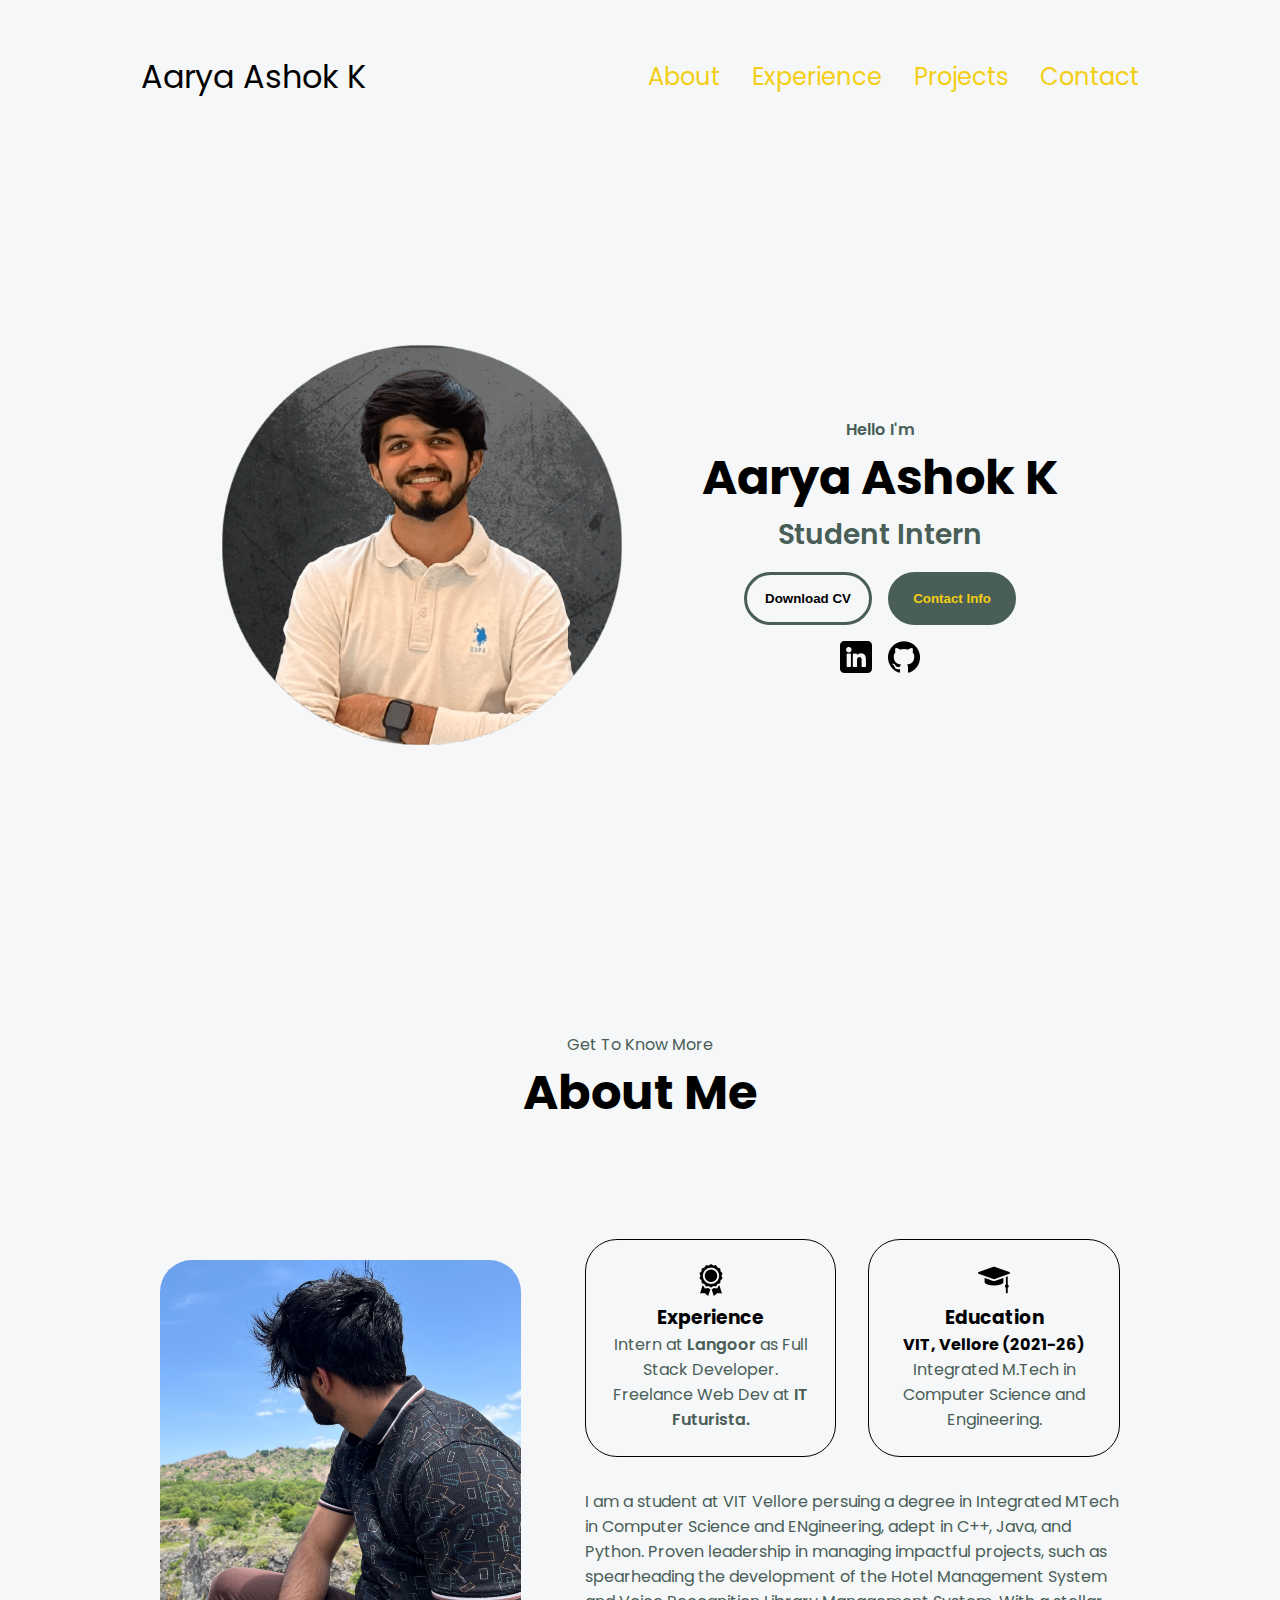
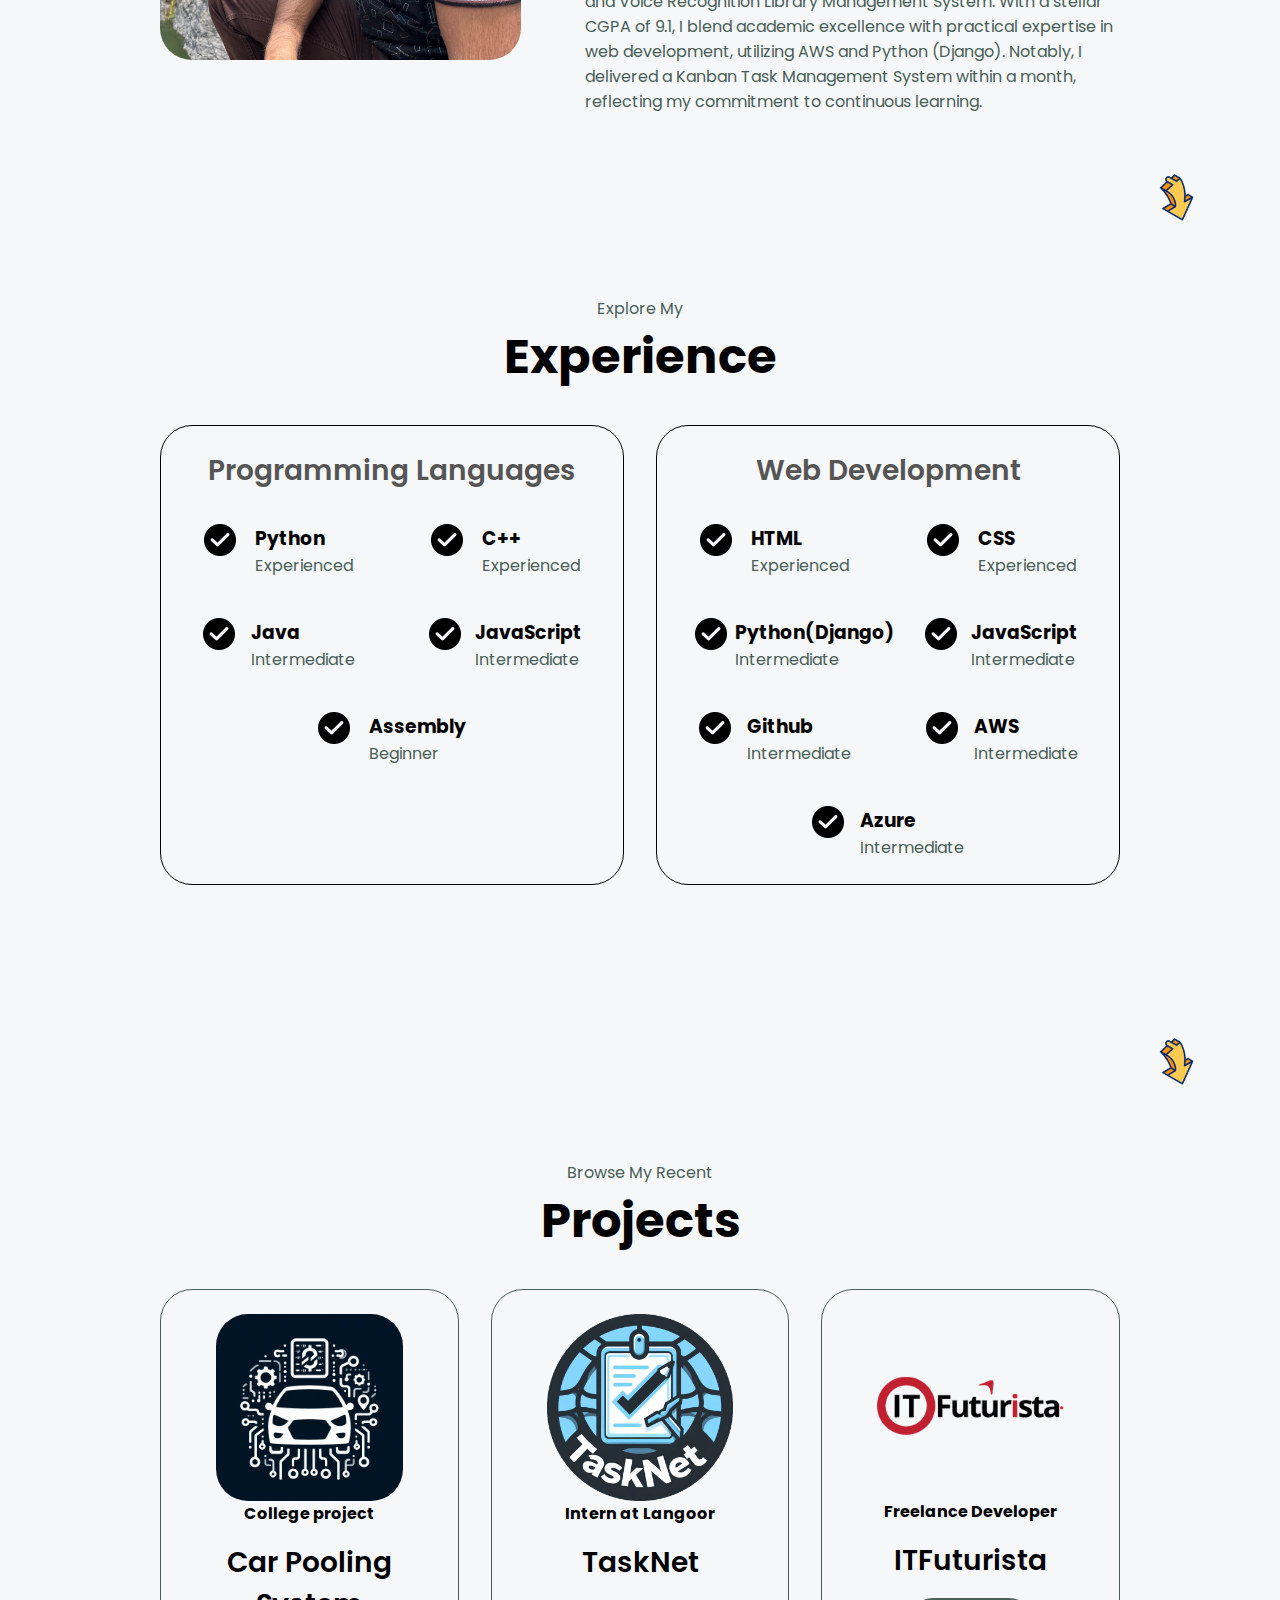
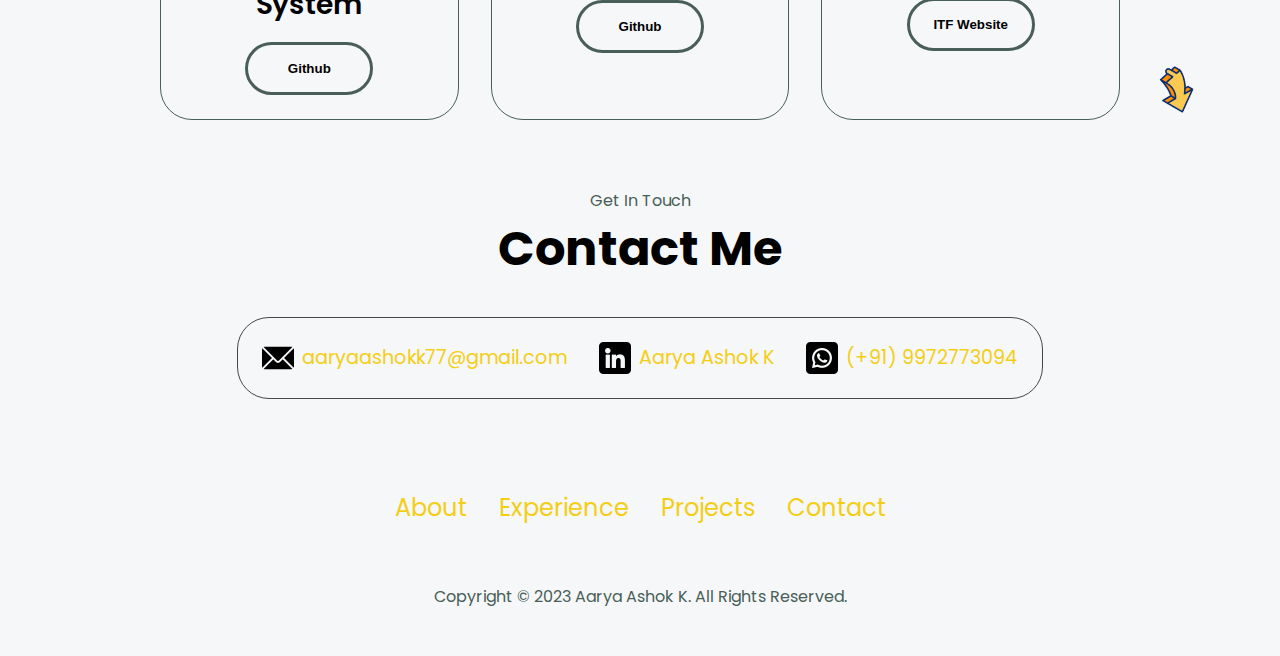
==== commit ffd40866: "Modified contact links to redirect to new tab" ====
--- a/index.html
+++ b/index.html
@@ -257,15 +257,15 @@
         <div class="cont-info-up-container">
             <div class="cont-info-container">
                 <img src="images/email.png" alt="mail icon" class="icon cont-icon">
-                <p><a href="mailto:aaryaashokk77@gmail.com">aaryaashokk77@gmail.com</a></p>
+                <p><a href="mailto:aaryaashokk77@gmail.com" target="_blank">aaryaashokk77@gmail.com</a></p>
             </div>
             <div class="cont-info-container">
                 <img src="images/linkedin.png" alt="linkedin icon" class="icon cont-icon">
-                <p><a href="https://www.linkedin.com/in/aarya-ashok-k-9180072567">Aarya Ashok K</a></p>
+                <p><a href="https://www.linkedin.com/in/aarya-ashok-k-9180072567" target="_blank">Aarya Ashok K</a></p>
             </div>
             <div class="cont-info-container">
                 <img src="images/whatsapp.png" alt="whatsapp icon" class="icon cont-icon">
-                <p><a href="https://wa.me/9972773094?text=I%27m%20interested%20to%20chat">(+91) 9972773094</a></p>
+                <p><a href="https://wa.me/9972773094?text=I%27m%20interested%20to%20chat" target="_blank">(+91) 9972773094</a></p>
             </div>
         </div>
     </section>
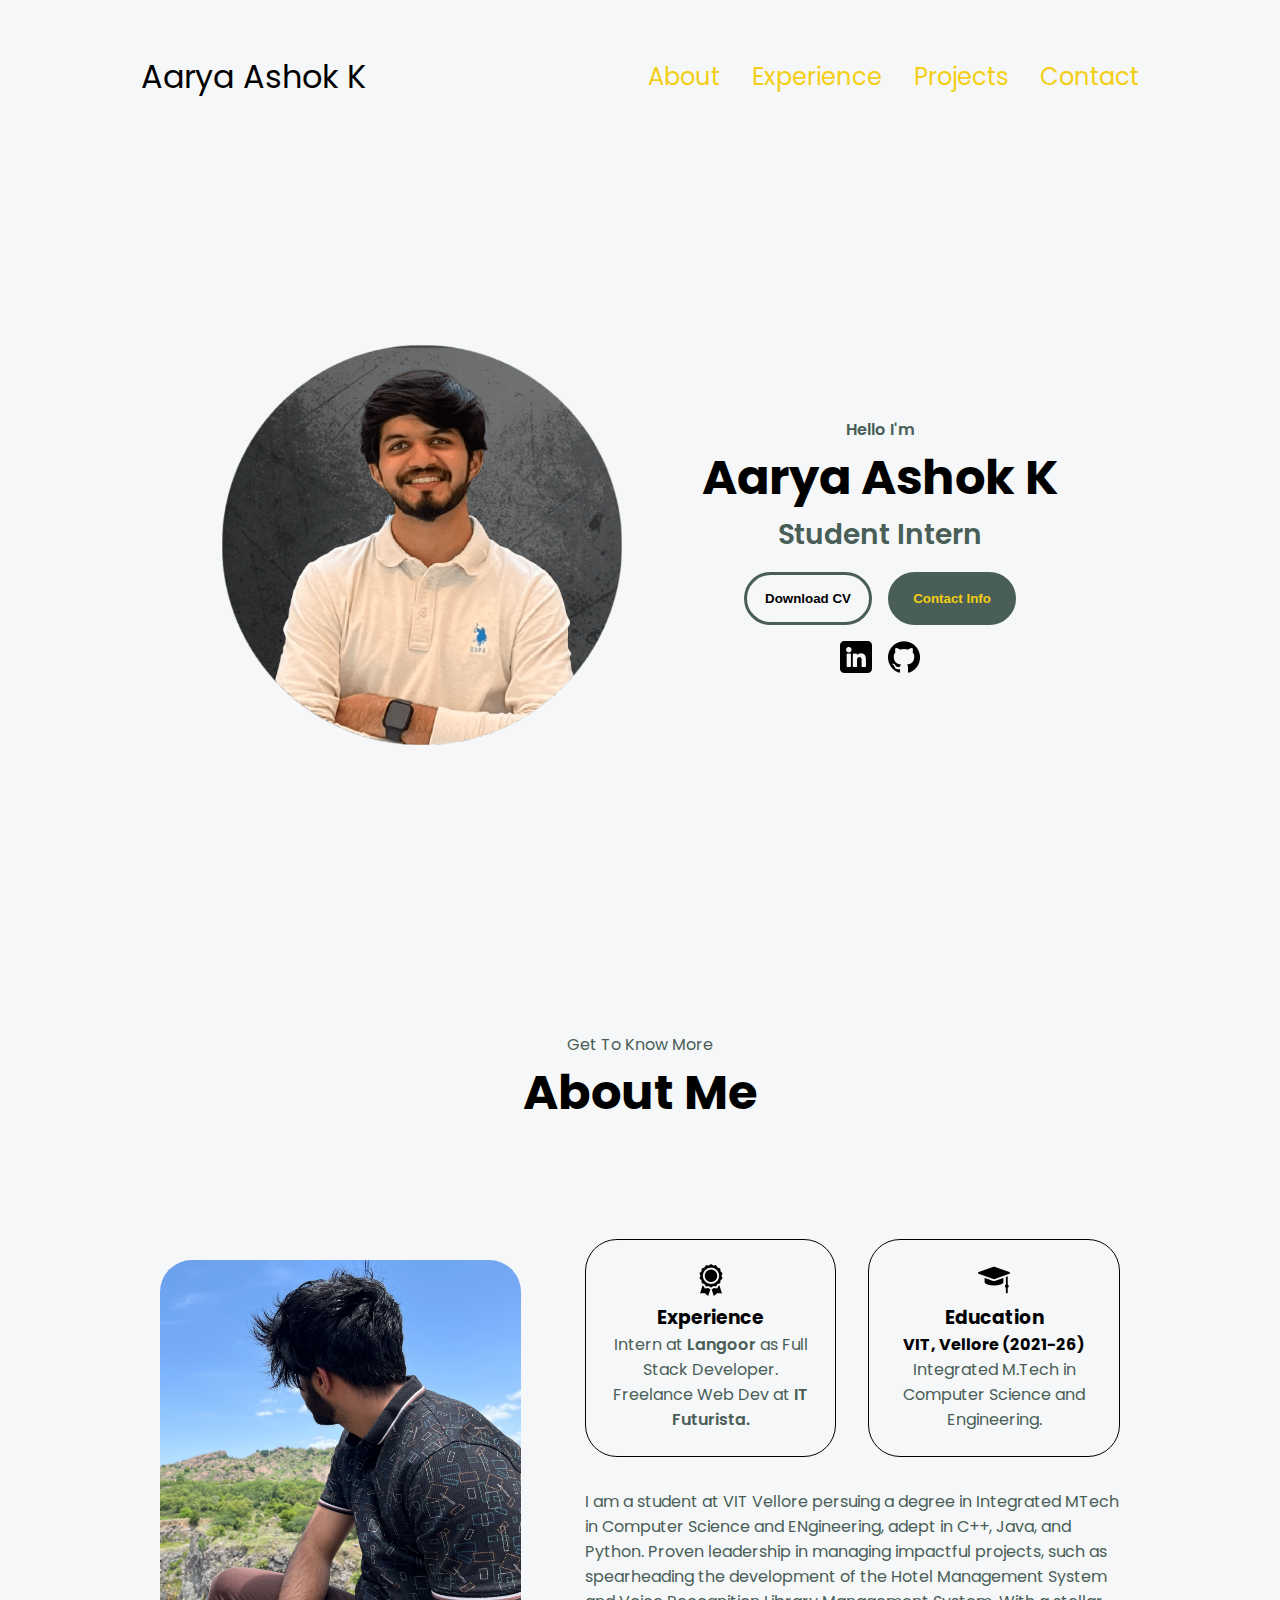
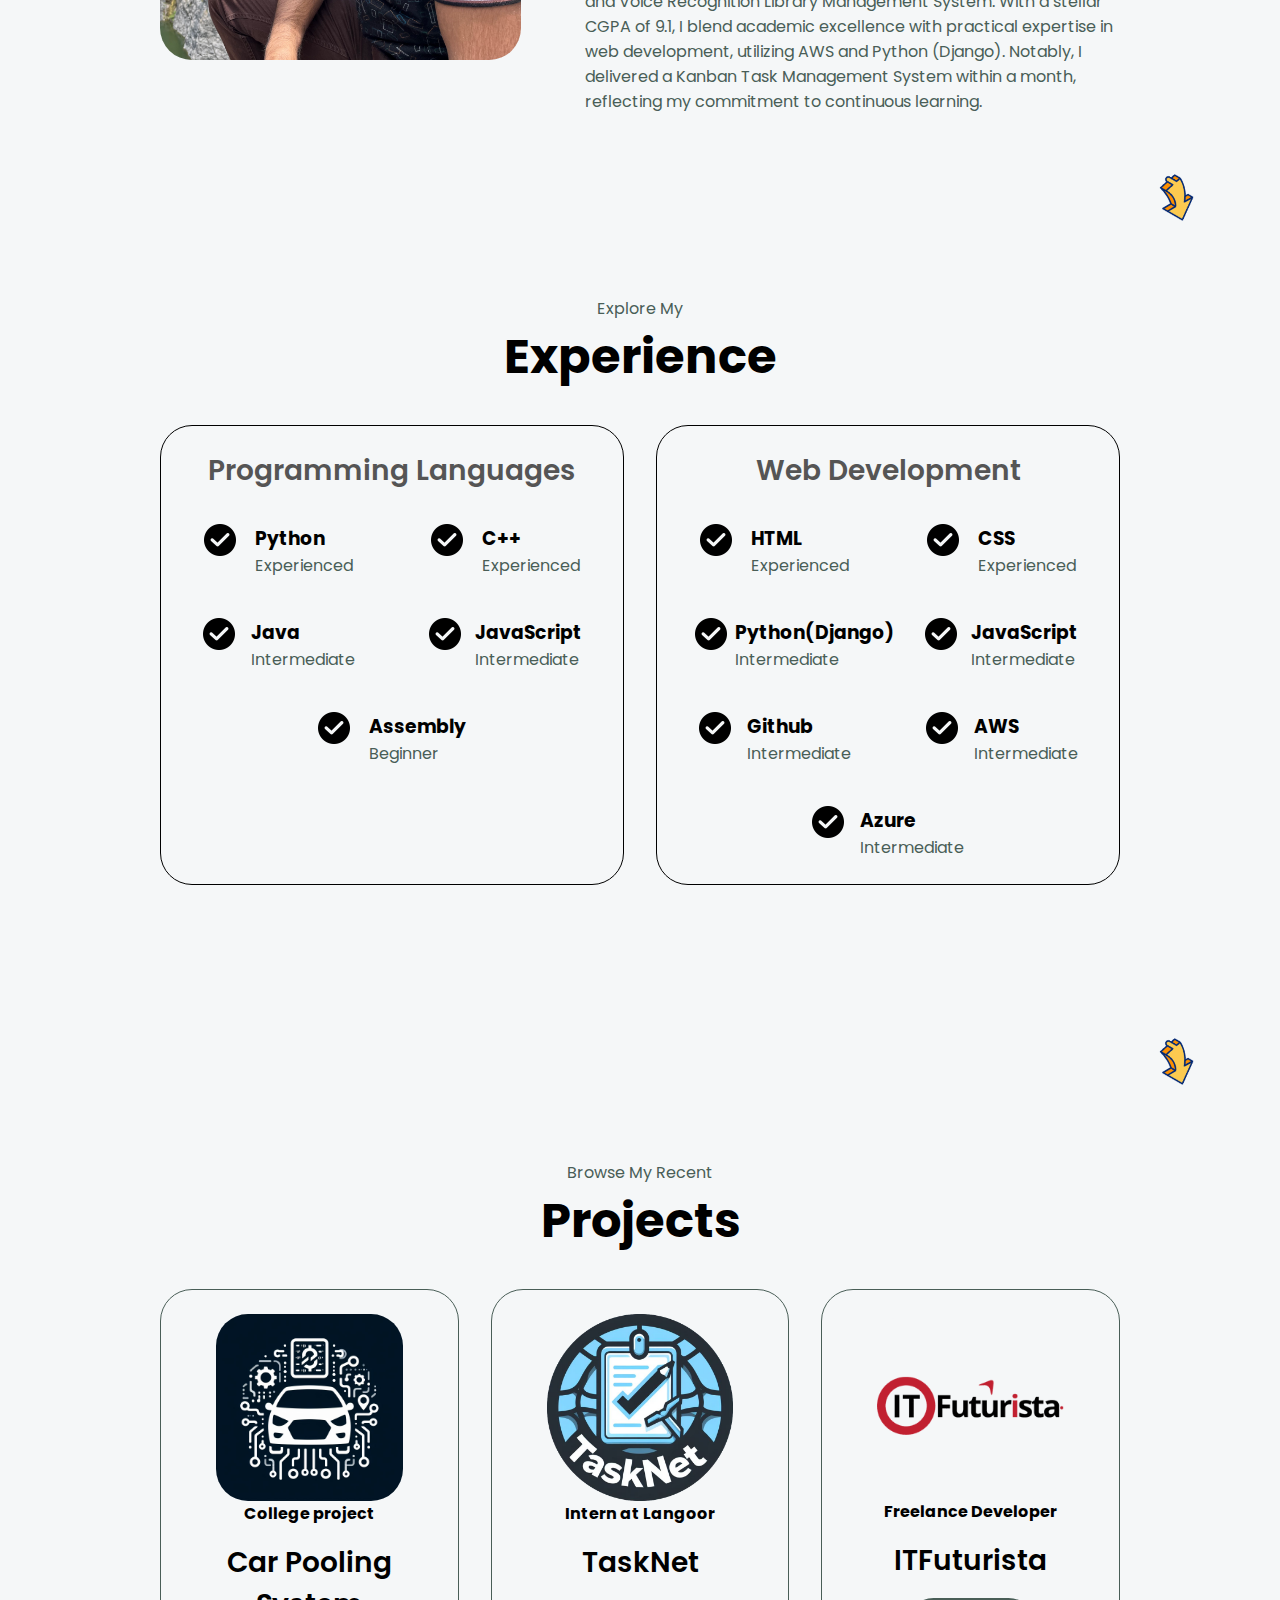
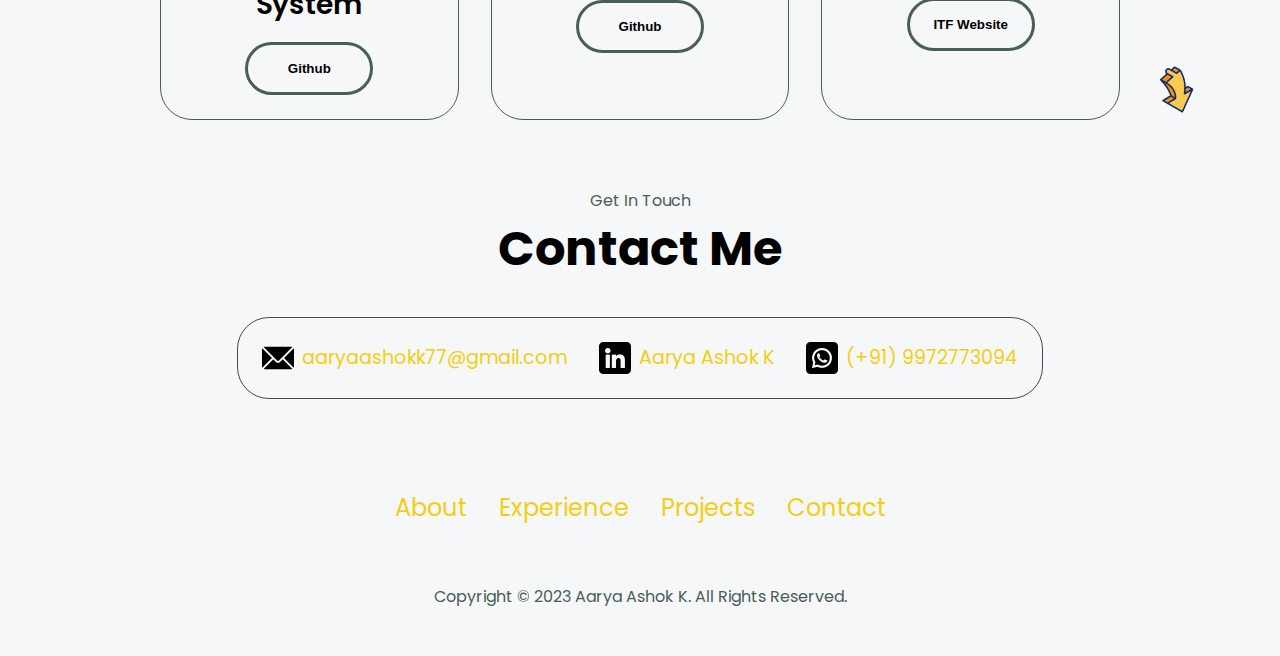
==== commit a6fd330f: "Added title image2" ====
--- a/index.html
+++ b/index.html
@@ -3,7 +3,9 @@
 <head>
     <meta charset="UTF-8">
     <meta name="viewport" content="width=device-width, initial-scale=1.0">
+
     <title>Aarya's Portfolio</title>
+    <link rel="icon" type="image/x-icon" href="images/logo_Me.png">
 
     <link rel="stylesheet" href="style.css">
     <link rel="stylesheet" href="media.css">
@@ -261,7 +263,7 @@
             </div>
             <div class="cont-info-container">
                 <img src="images/linkedin.png" alt="linkedin icon" class="icon cont-icon">
-                <p><a href="https://www.linkedin.com/in/aarya-ashok-k-9180072567" target="_blank">Aarya Ashok K</a></p>
+                <p><a href="https://www.linkedin.com/in/aarya-ashok-k-918007256/" target="_blank">Aarya Ashok K</a></p>
             </div>
             <div class="cont-info-container">
                 <img src="images/whatsapp.png" alt="whatsapp icon" class="icon cont-icon">
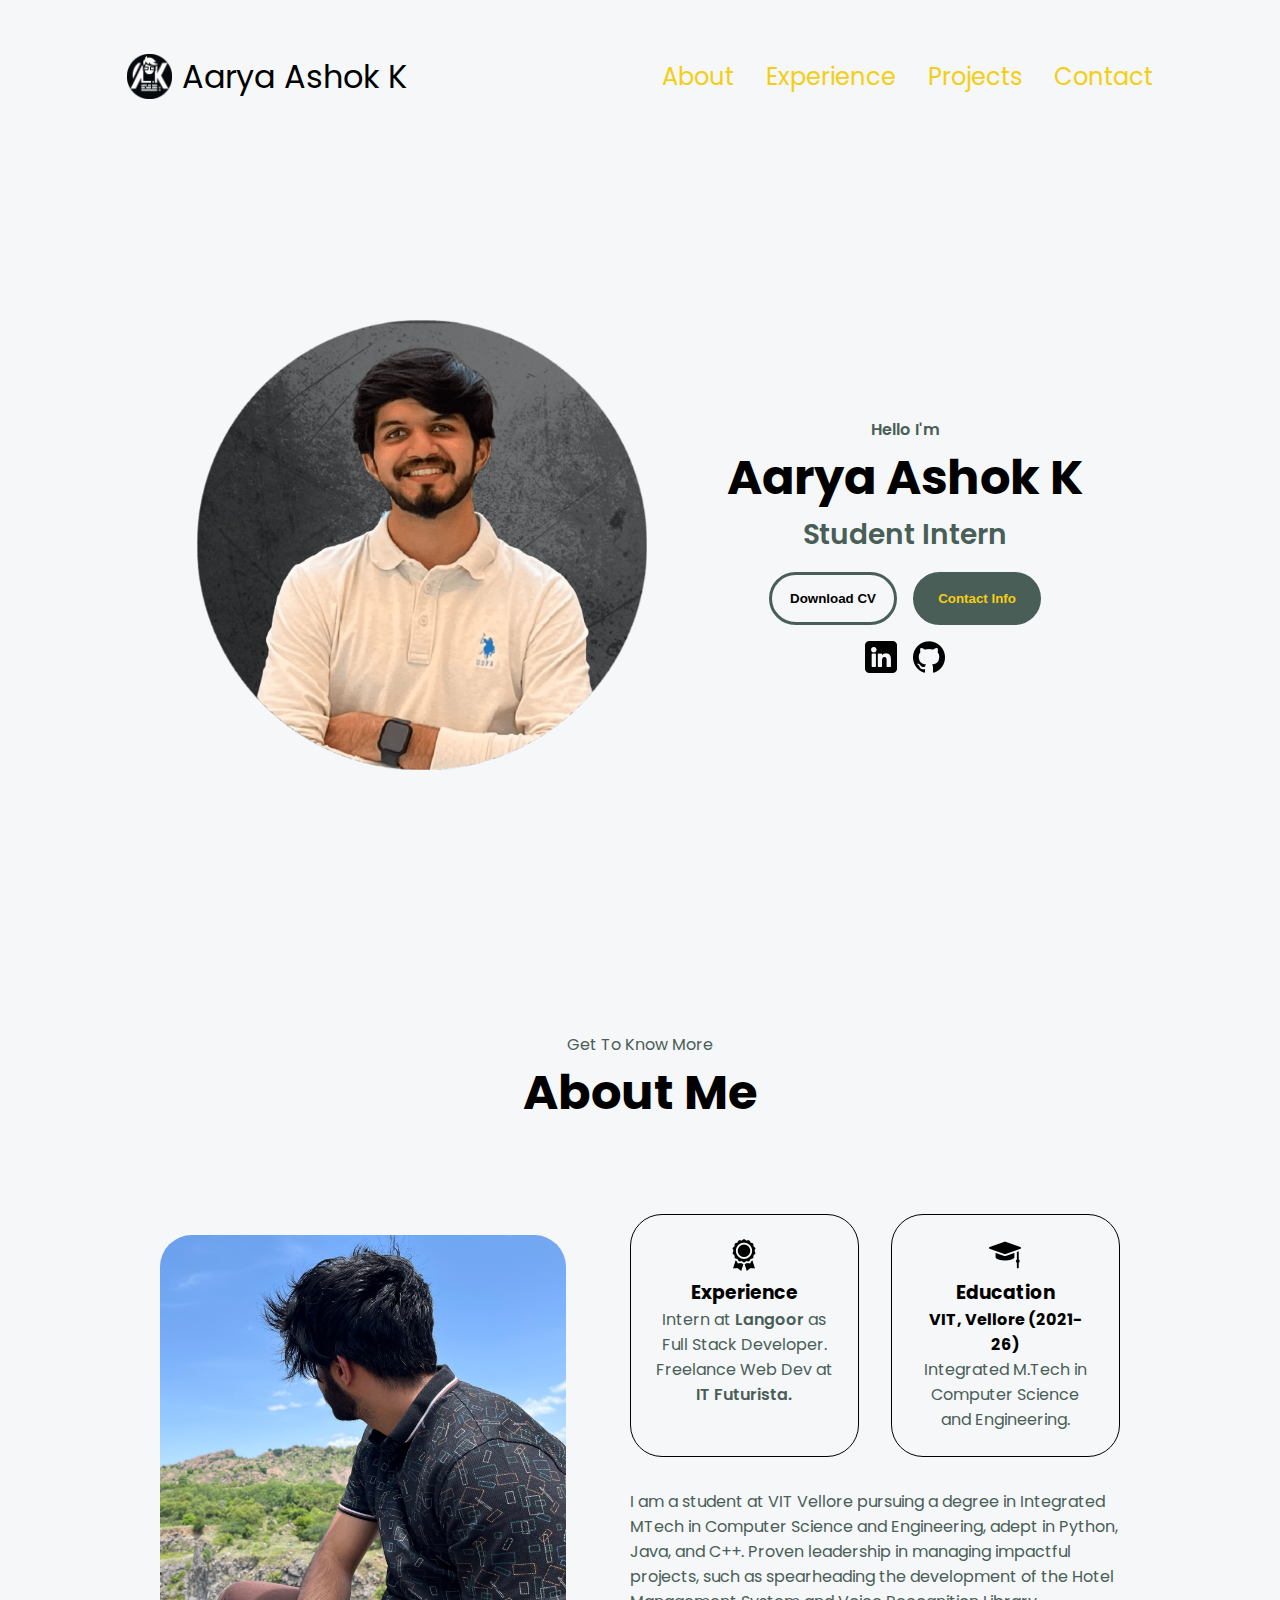
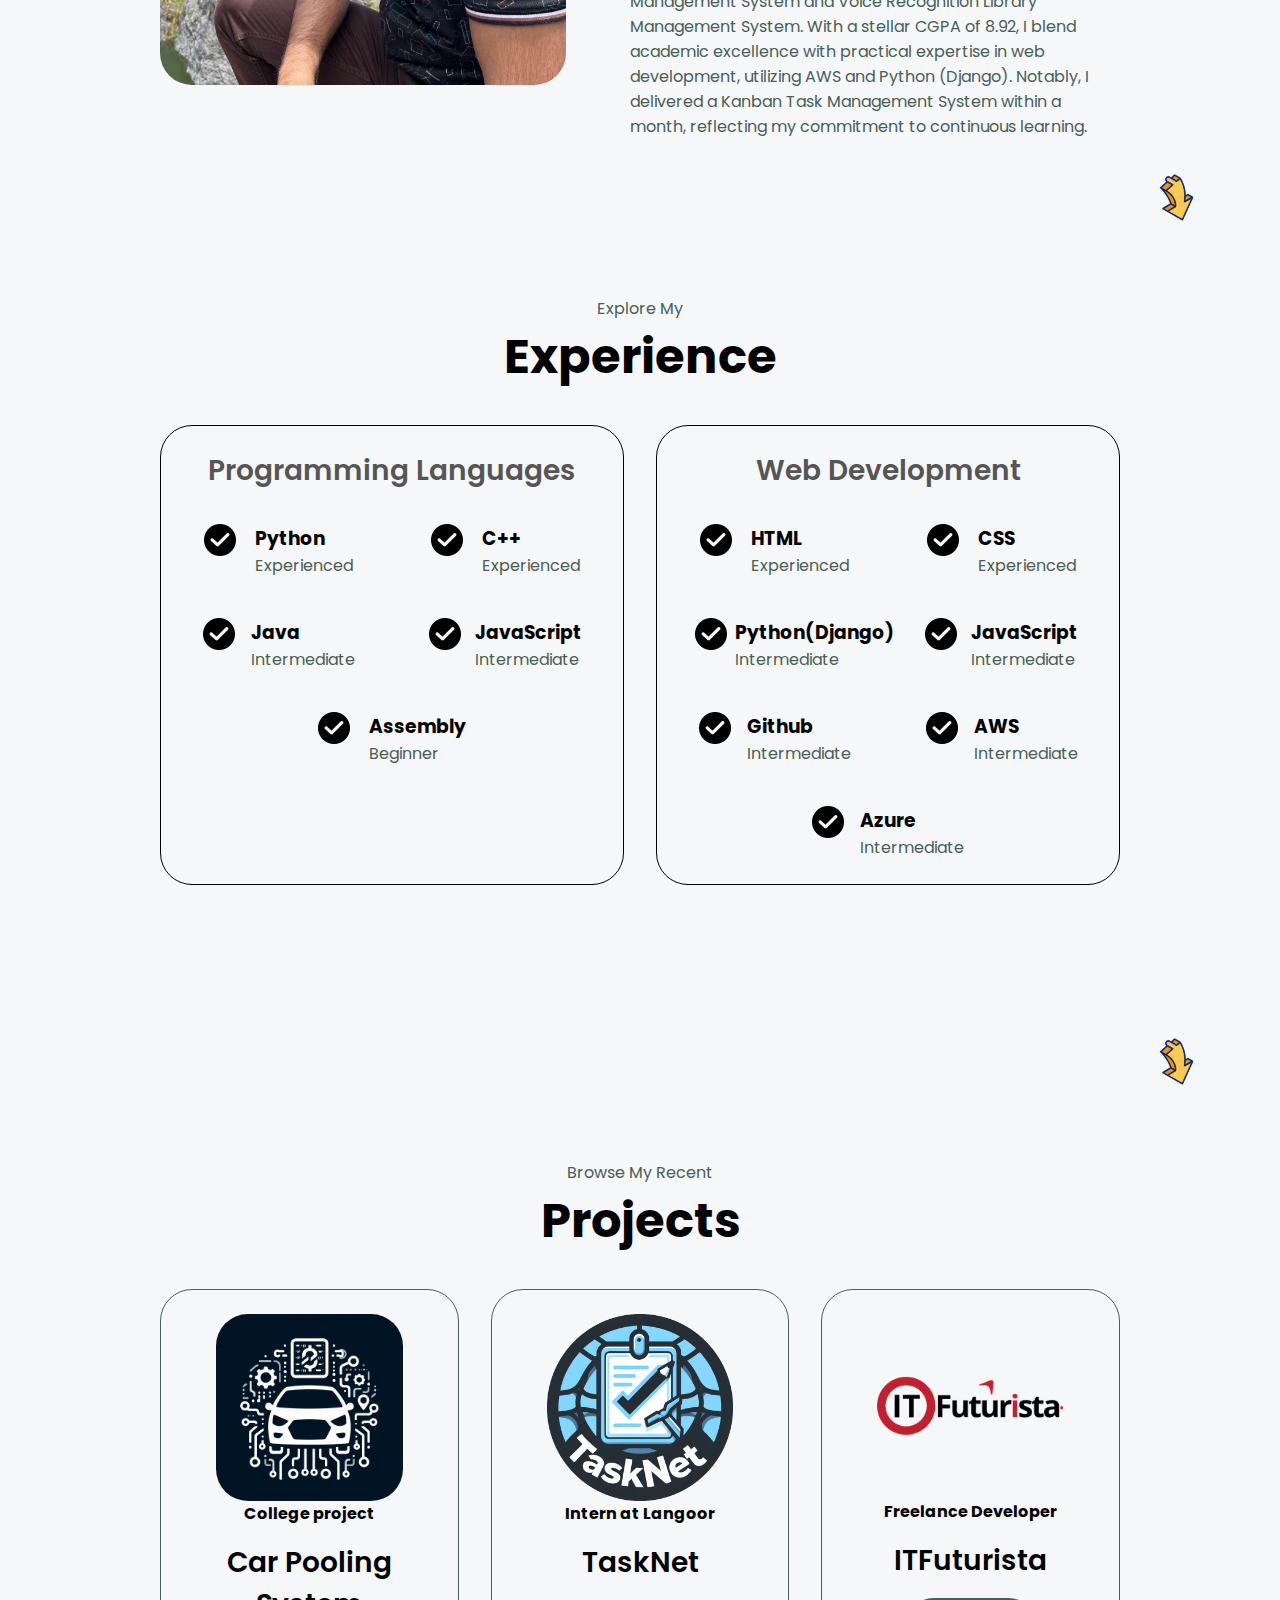
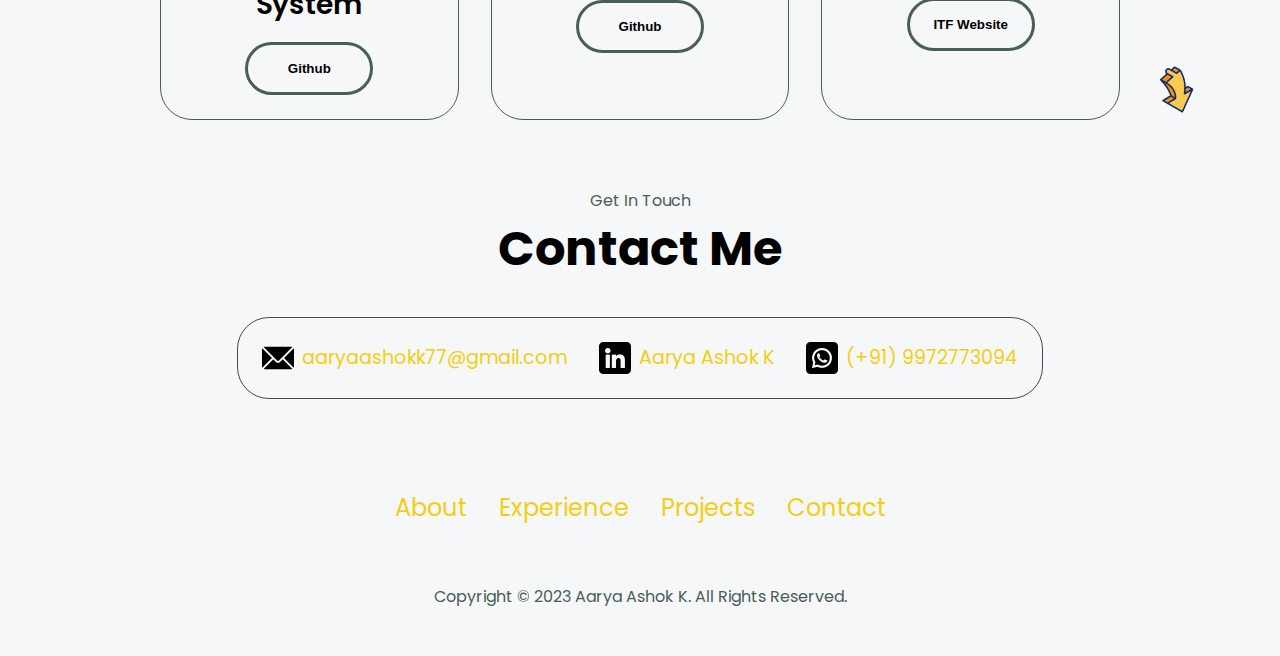
==== commit 12da694f: "Modified About" ====
--- a/index.html
+++ b/index.html
@@ -12,7 +12,10 @@
 </head>
 <body>
     <nav id="desk-nav">
-        <div class="logo">Aarya Ashok K</div>
+        <div class="logo" style="display: flex; align-items: center;">
+            <img src="images/logo_Me.png" alt="My logo" style="margin-right: 10px; height: 5vh;"> 
+            <span style="font-size: 2rem;">Aarya Ashok K</span>
+        </div>
         <div>
             <ul class="nav-links">
                 <li><a href="#about">About</a></li>
@@ -23,7 +26,10 @@
         </div>
     </nav>
     <nav id="ham-nav">
-        <div class="logo">Aarya Ashok K</div>
+        <div class="logo" style="display: flex; align-items: center;">
+            <img src="images/logo_Me.png" alt="My logo" style="margin-right: 10px; height: 5vh;"> 
+            <span style="font-size: 2rem;">Aarya Ashok K</span>
+        </div>
         <div class="ham-menu">
             <div class="ham-icon" onclick="toggleMenu()">
                 <span></span>
@@ -85,9 +91,9 @@
                 </div>
                 <div class="text-container">
                     <p>
-                        I am a student at VIT Vellore persuing a degree in Integrated MTech in Computer Science and ENgineering, adept in C++, Java, and 
-                        Python. Proven leadership in managing impactful projects, such as spearheading the development of the Hotel Management System
-                        and Voice Recognition Library Management System. With a stellar CGPA of 9.1, I blend academic excellence with
+                        I am a student at VIT Vellore pursuing a degree in Integrated MTech in Computer Science and Engineering, adept in Python, Java, and 
+                        C++. Proven leadership in managing impactful projects, such as spearheading the development of the Hotel Management System
+                        and Voice Recognition Library Management System. With a stellar CGPA of 8.92, I blend academic excellence with
                         practical expertise in web development, utilizing AWS and Python (Django). Notably, I delivered a Kanban Task
                         Management System within a month, reflecting my commitment to continuous learning. 
                     </p>
--- a/style.css
+++ b/style.css
@@ -95,7 +95,6 @@
     position: absolute;
     top: 100%;
     right: 0;
-    background-color: #F5F7F8;
     width: fit-content;
     max-height: 0;
     overflow: hidden;
@@ -107,7 +106,6 @@
     padding: 10px;
     text-align: center;
     font-size: 1.5rem;
-    color: #F4CE14;
     text-decoration: none;
     transition: all 0.3s ease-in-out;
 }
@@ -165,8 +163,8 @@
 
 .section_pic-container {
     display: flex;
-    height: 400px;
-    width: 400px;
+    height: 50vh;
+    width: 50vh;
     margin: auto 0;
 }
 
--- a/media.css
+++ b/media.css
@@ -47,8 +47,8 @@
     }
 
     .section_pic-container {
-        width: 275px;
-        height: 275px;
+        width: 45vh;
+        height: 45vh;
         margin: 0 auto 2rem;
     }
 
@@ -109,7 +109,7 @@
 
     .section_pic-container {
         width: auto;
-        height: 46vw;
+        height: 75vw;
         justify-content: center;
     }
 
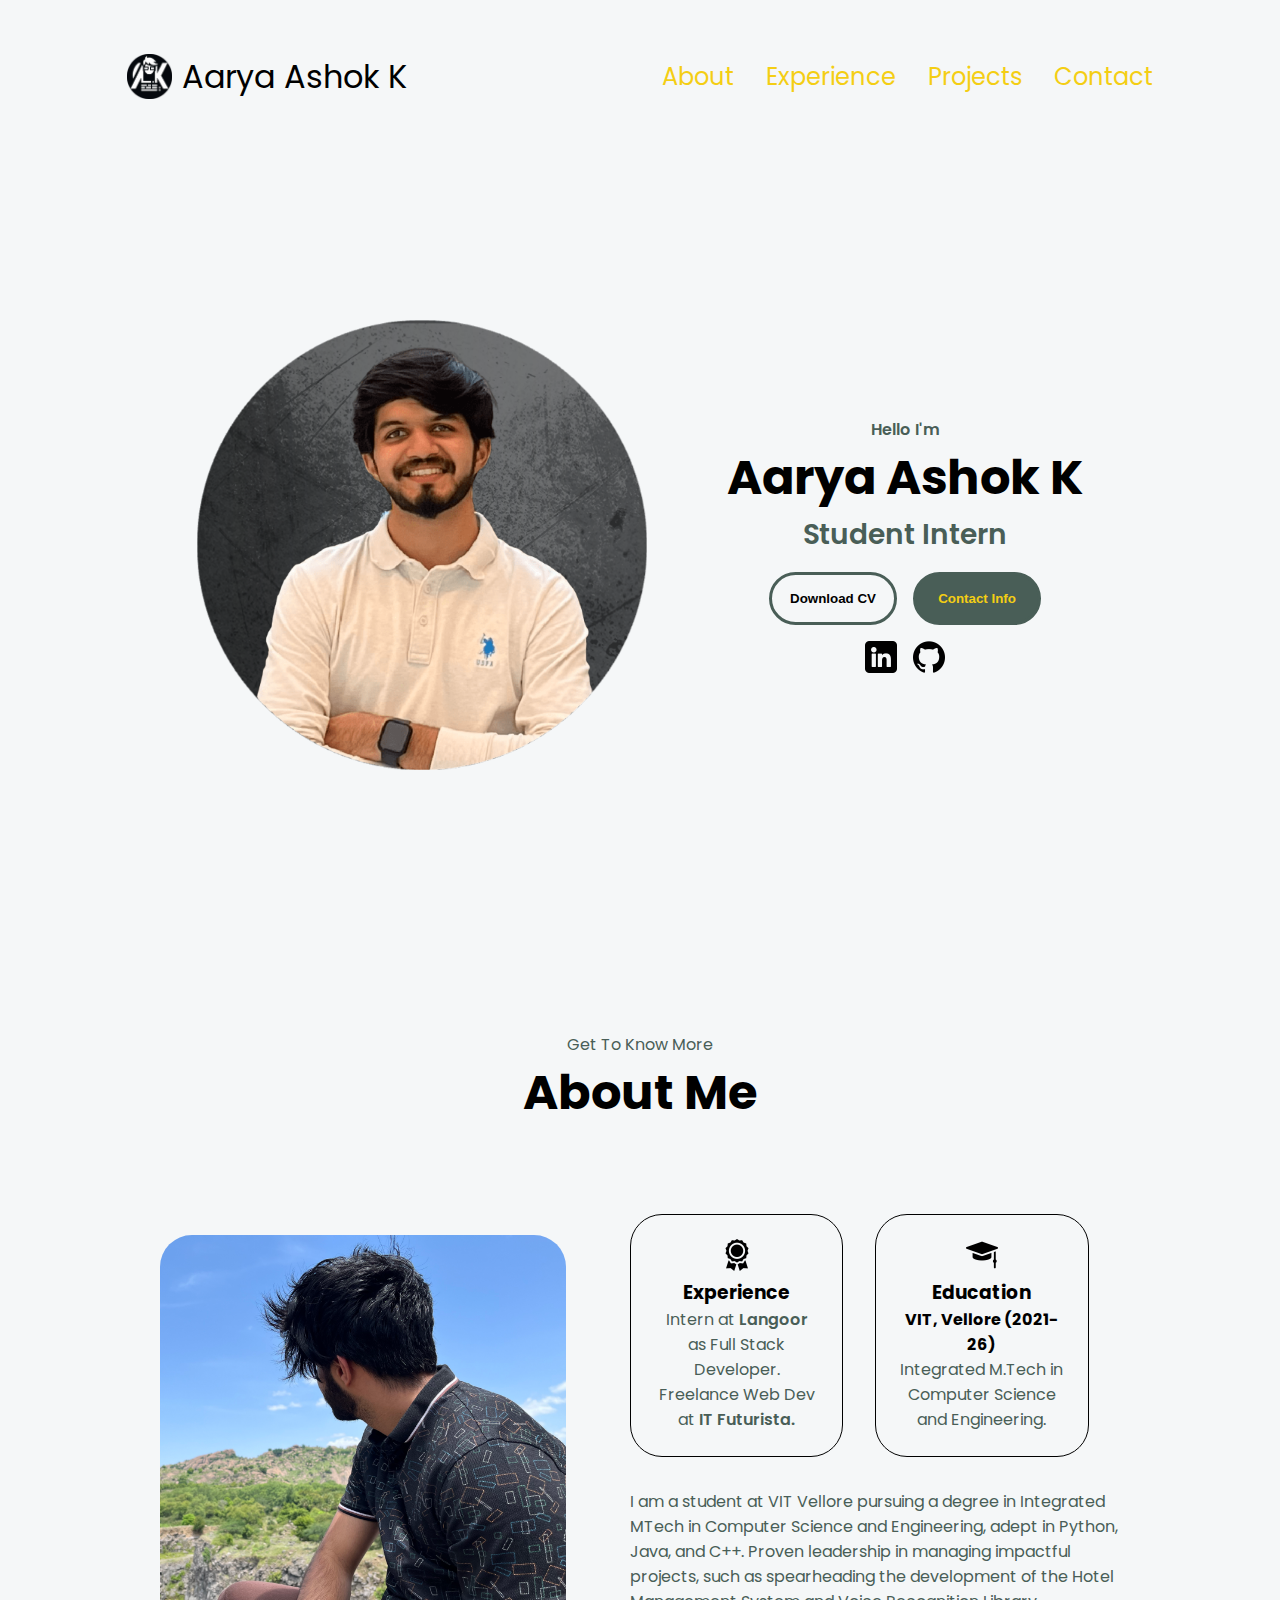
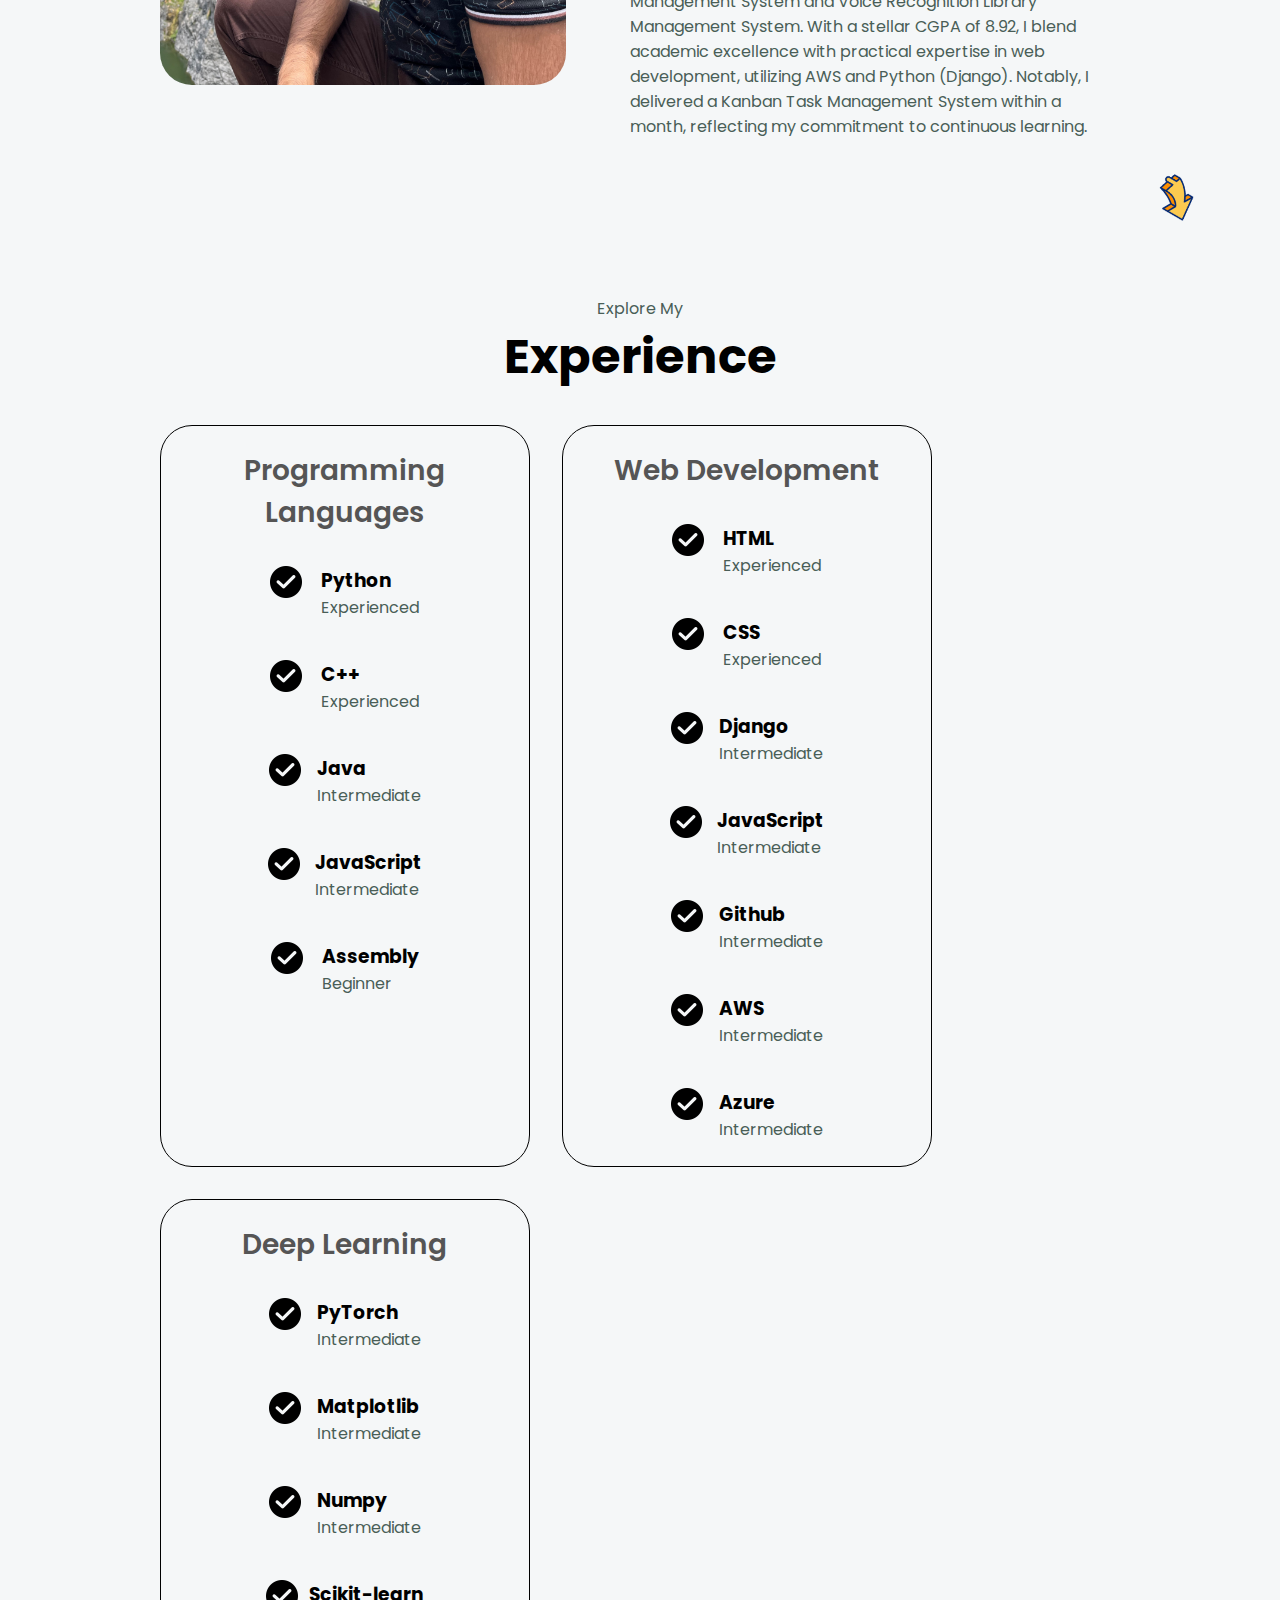
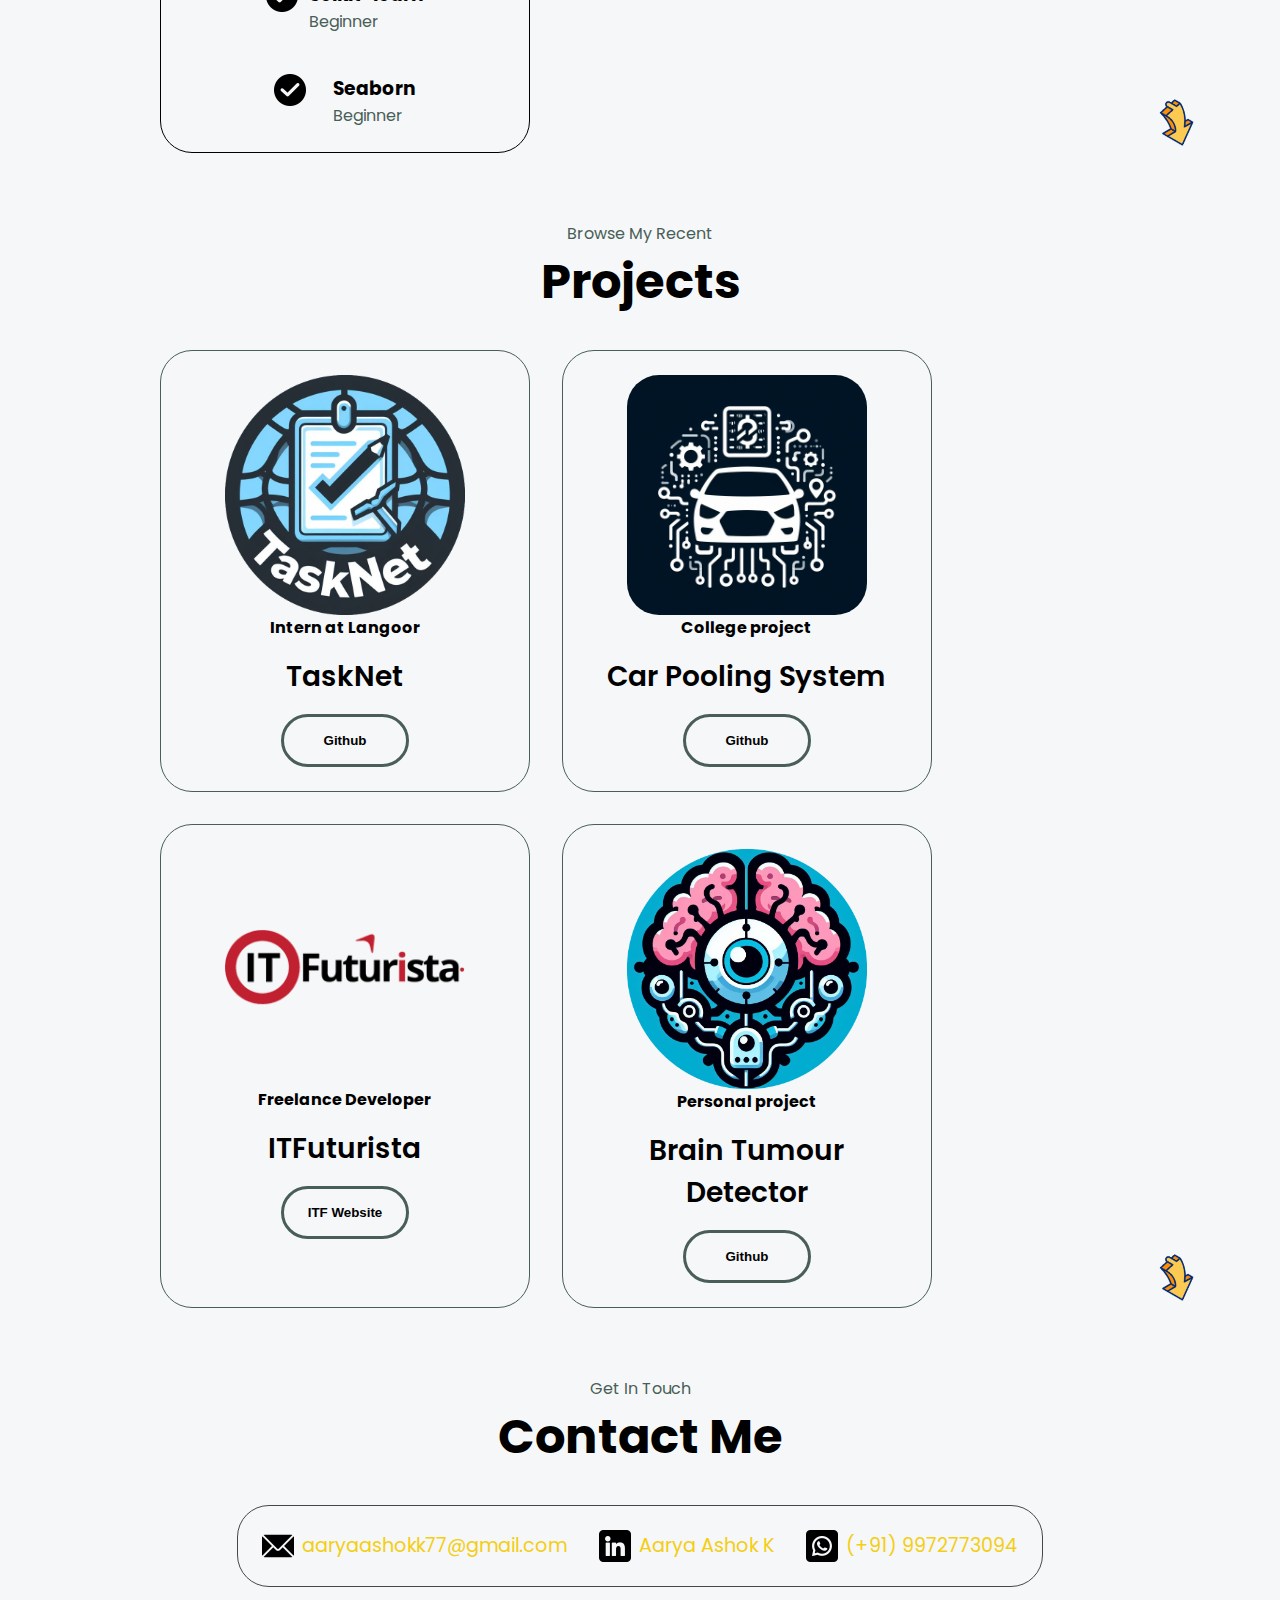
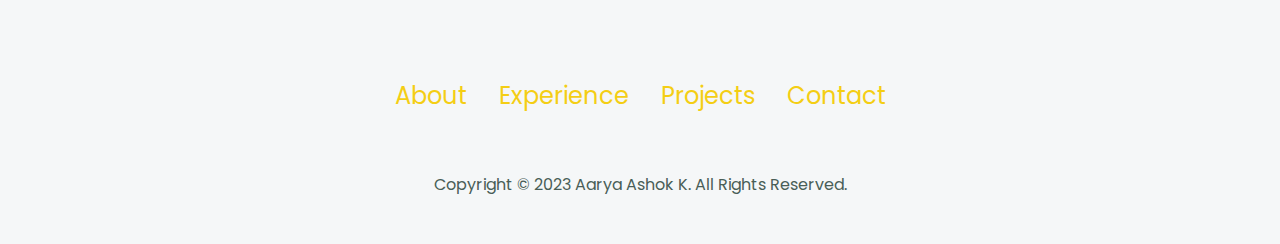
==== commit 60d05ea1: "Added BrainTumourDetector using Deep Learning" ====
--- a/index.html
+++ b/index.html
@@ -168,7 +168,7 @@
                         <article>
                             <img src="images/tick.png" alt="tick icon" class="icon">
                             <div>
-                                <h3>Python(Django)</h3>
+                                <h3>Django</h3>
                                 <p>Intermediate</p>
                             </div>
                         </article>
@@ -201,6 +201,45 @@
                             </div>
                         </article>
                     </div>
+                </div>
+                <div class="details-container">
+                    <h2 class="exp-subtitle">Deep Learning</h2>
+                    <div class="article-container">
+                        <article>
+                            <img src="images/tick.png" alt="tick icon" class="icon">
+                            <div>
+                                <h3>PyTorch</h3>
+                                <p>Intermediate</p>
+                            </div>
+                        </article>
+                        <article>
+                            <img src="images/tick.png" alt="tick icon" class="icon">
+                            <div>
+                                <h3>Matplotlib</h3>
+                                <p>Intermediate</p>
+                            </div>
+                        </article>
+                        <article>
+                            <img src="images/tick.png" alt="tick icon" class="icon">
+                            <div>
+                                <h3>Numpy</h3>
+                                <p>Intermediate</p>
+                            </div>
+                        </article>
+                        <article>
+                            <img src="images/tick.png" alt="tick icon" class="icon">
+                            <div>
+                                <h3>Scikit-learn</h3>
+                                <p>Beginner</p>
+                            </div>
+                        </article>
+                        <article>
+                            <img src="images/tick.png" alt="tick icon" class="icon">
+                            <div>
+                                <h3>Seaborn</h3>
+                                <p>Beginner</p>
+                            </div>
+                        </article>
                 </div>
             </div>
         </div>
@@ -212,6 +251,20 @@
         <h1 class="title">Projects</h1>
         <div class="experience-details-container">
             <div class="about-container">
+                <div class="details-container color-container">
+                    <div class="article-container">
+                        <img src="images/logo_TaskNet.png" alt="Project" class="proj-img">
+                    </div>
+                    <h4>Intern at Langoor</h4>
+                    <h2 class="exp-subtitle proj-title">TaskNet</h2>
+                    <div class="btn-container">
+                        <a href="https://github.com/AaryaAshok77/Langoor_Tasknet.git" target="_blank">
+                            <button class="btn btn-color-2 proj-btn">
+                                Github
+                            </button>
+                        </a>                       
+                    </div>
+                </div>
                 <div class="details-container color-container">
                     <div class="article-container">
                         <img src="images/logo_BlockChain.jpeg" alt="Project" class="proj-img">
@@ -228,20 +281,6 @@
                 </div>
                 <div class="details-container color-container">
                     <div class="article-container">
-                        <img src="images/logo_TaskNet.png" alt="Project" class="proj-img">
-                    </div>
-                    <h4>Intern at Langoor</h4>
-                    <h2 class="exp-subtitle proj-title">TaskNet</h2>
-                    <div class="btn-container">
-                        <a href="https://github.com/AaryaAshok77/Langoor_Tasknet.git" target="_blank">
-                            <button class="btn btn-color-2 proj-btn">
-                                Github
-                            </button>
-                        </a>                       
-                    </div>
-                </div>
-                <div class="details-container color-container">
-                    <div class="article-container">
                         <img src="images/logo_ITF.png" alt="Project" class="proj-img" style="padding-top: 25%; padding-bottom: 25%;">
                     </div>
                     <h4>Freelance Developer</h4>
@@ -252,6 +291,20 @@
                                 ITF Website
                             </button>
                         </a>
+                    </div>
+                </div>
+                <div class="details-container color-container">
+                    <div class="article-container">
+                        <img src="images/logo_Brain.png" alt="Project" class="proj-img">
+                    </div>
+                    <h4>Personal project</h4>
+                    <h2 class="exp-subtitle proj-title">Brain Tumour Detector</h2>
+                    <div class="btn-container">
+                        <a href="https://github.com/AaryaAshok77/BrainTumourDetector_DeepLearning.git" target="_blank">
+                            <button class="btn btn-color-2 proj-btn">
+                                Github
+                            </button>
+                        </a> 
                     </div>
                 </div>
             </div>
--- a/style.css
+++ b/style.css
@@ -265,7 +265,6 @@
 .about-container,
 .about-details-container {
     display: flex;
-
 }
 
 .about-pic {
@@ -282,12 +281,14 @@
 
 .details-container {
     padding: 1.5rem;
-    flex: 1;
+    flex: 1 1 30%;
+    max-width: calc(100% / 3);
     border-radius: 2rem;
     border: black 0.1rem solid;
     text-align: center;
 }
-.details-container span{
+
+.details-container span {
     font-weight: 600;
 }
 
--- a/media.css
+++ b/media.css
@@ -55,6 +55,10 @@
     .about-container {
         margin-top: 0;
     }
+
+    .details-container {
+        max-width: calc(100% / 2);
+    }
 }
 
 @media screen and (max-width: 600px) {
@@ -82,6 +86,10 @@
     .cont-info-up-container,
     .btn-container {
         flex-wrap: wrap;
+    }
+
+    .details-container {
+        max-width: 100%;
     }
 
     .cont-info-container {
